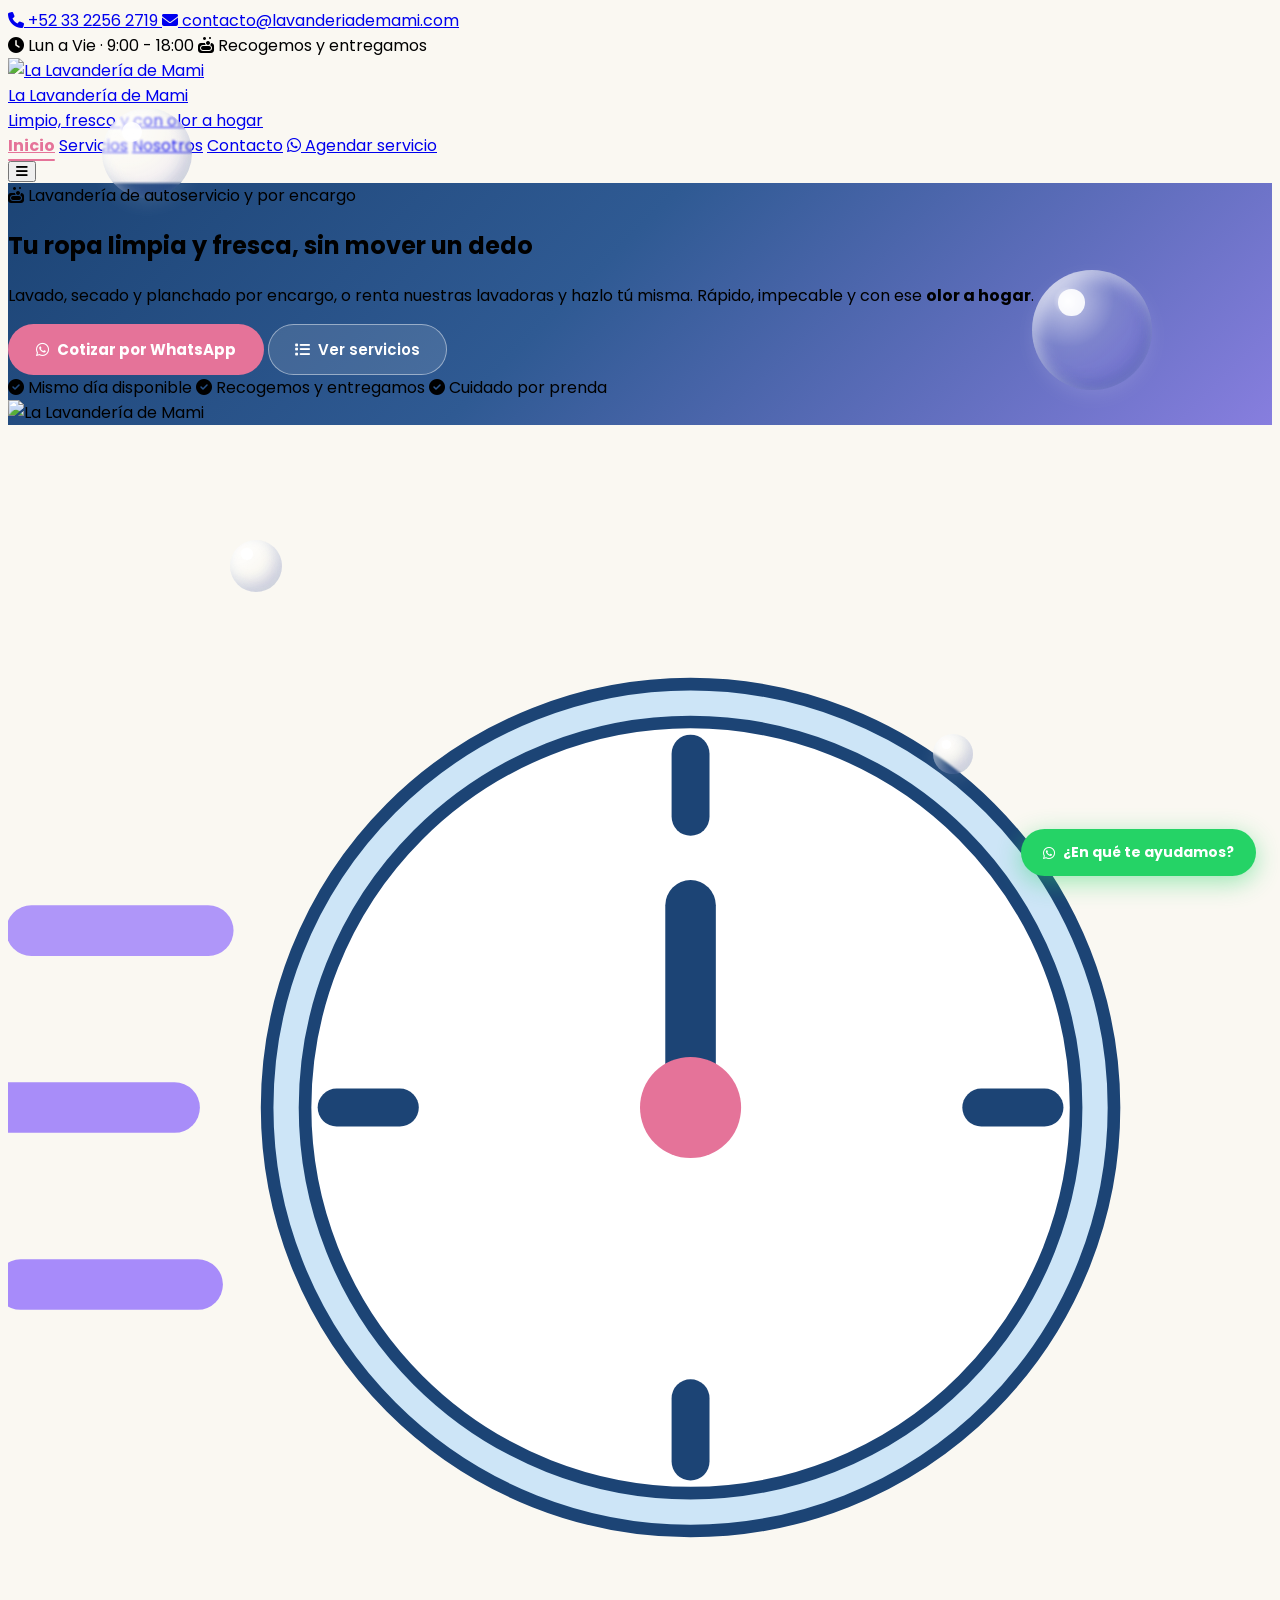
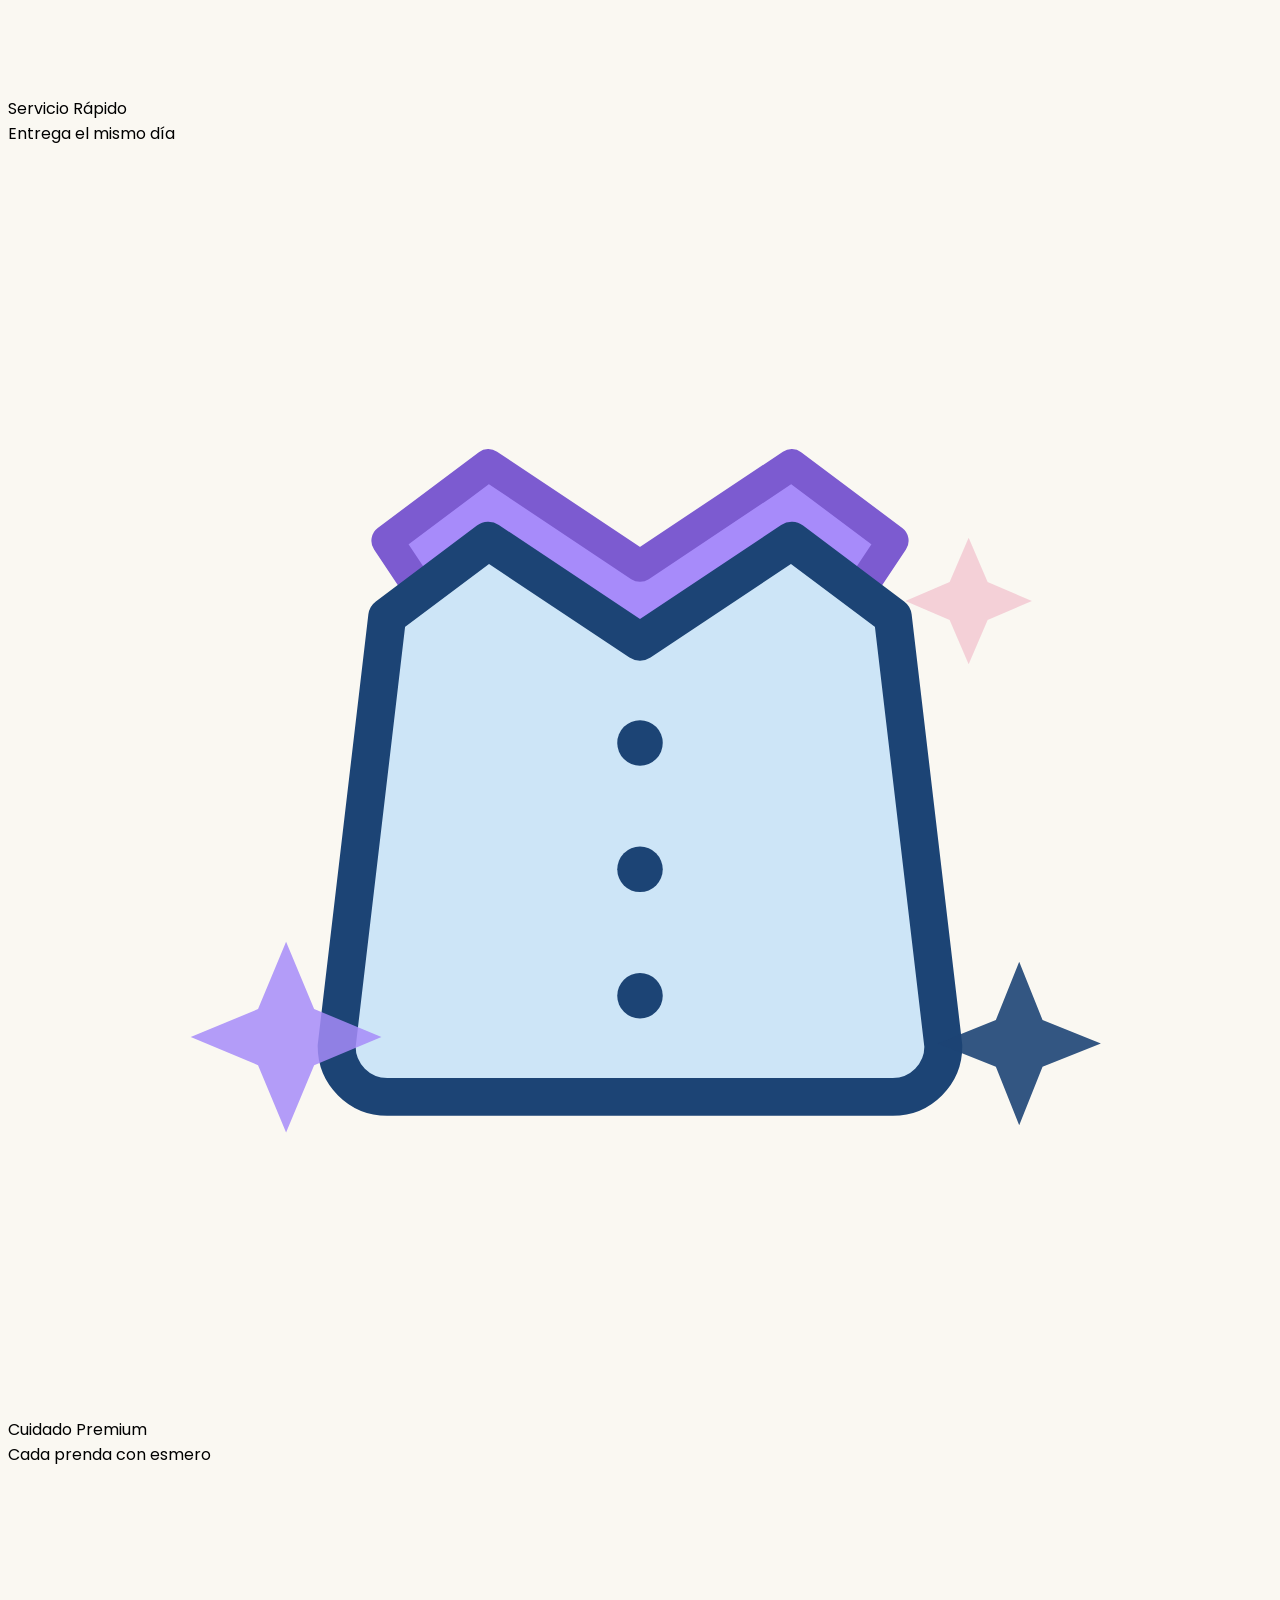
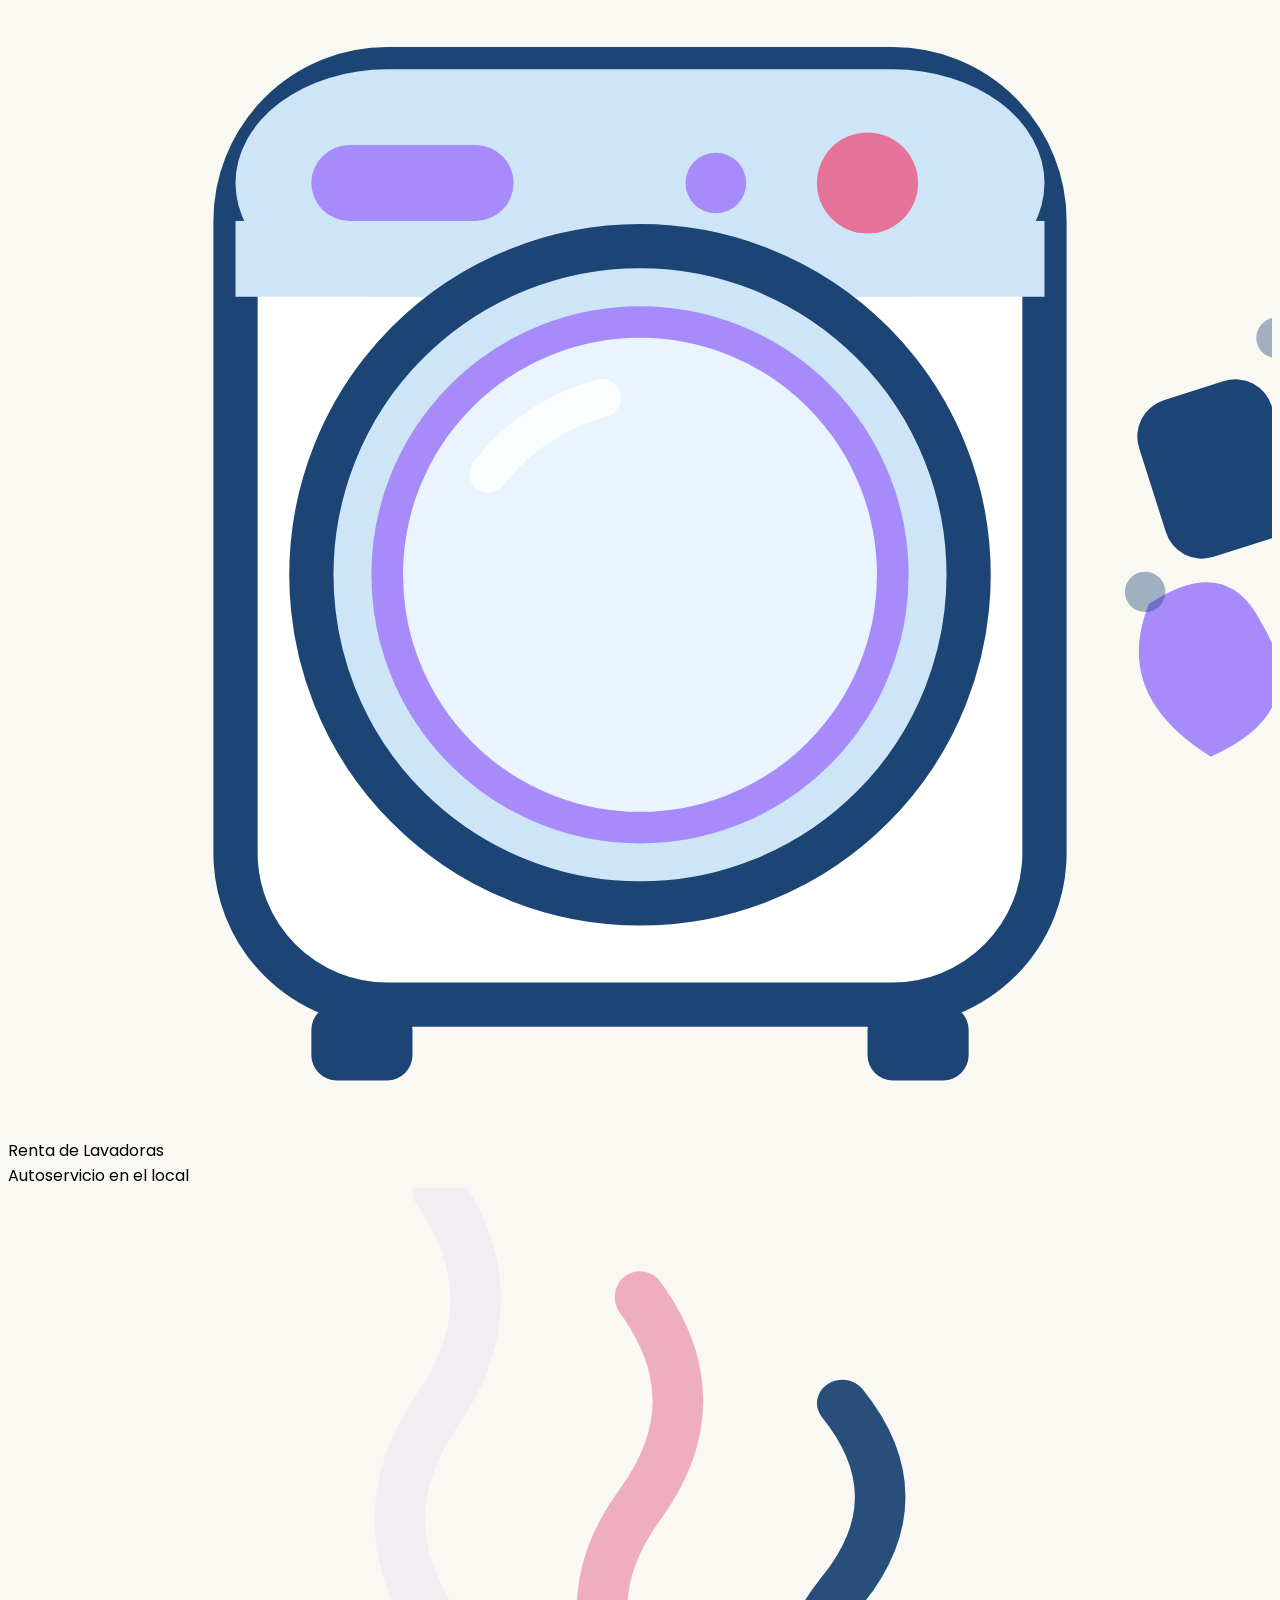
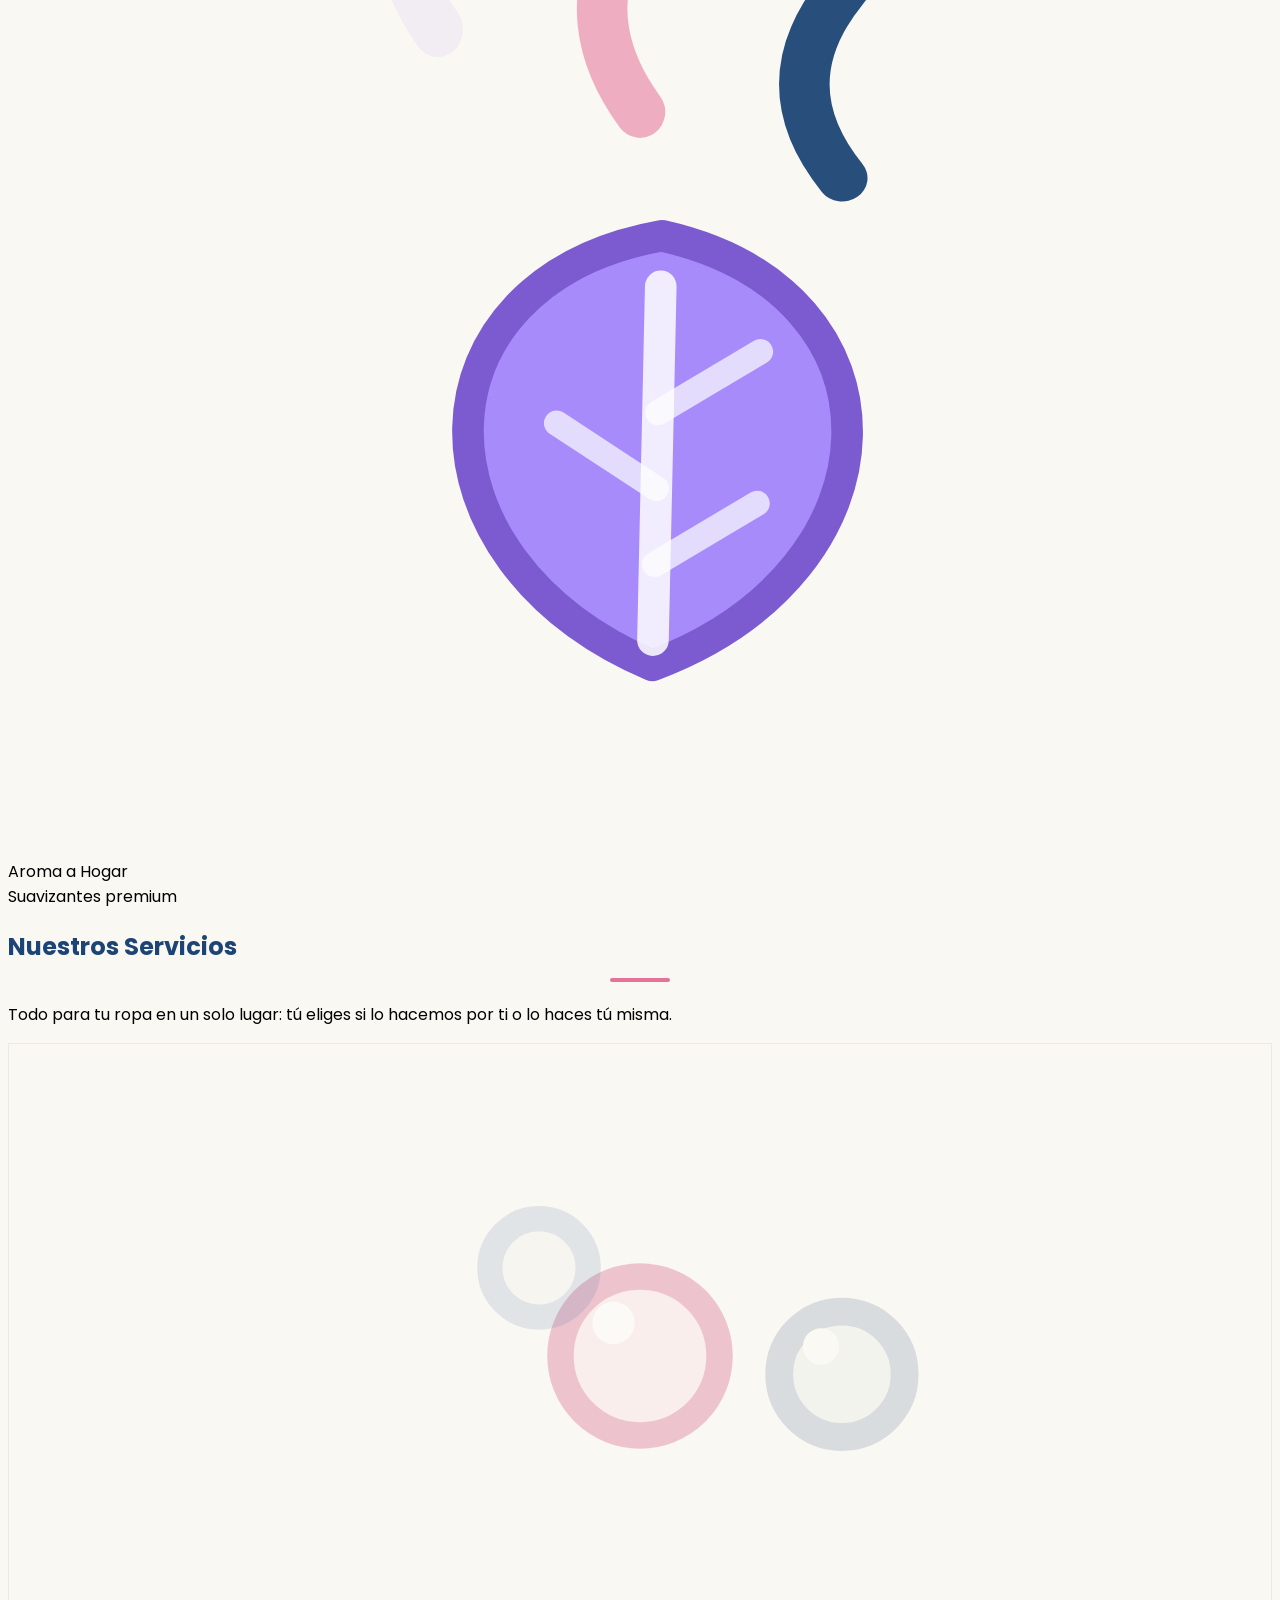
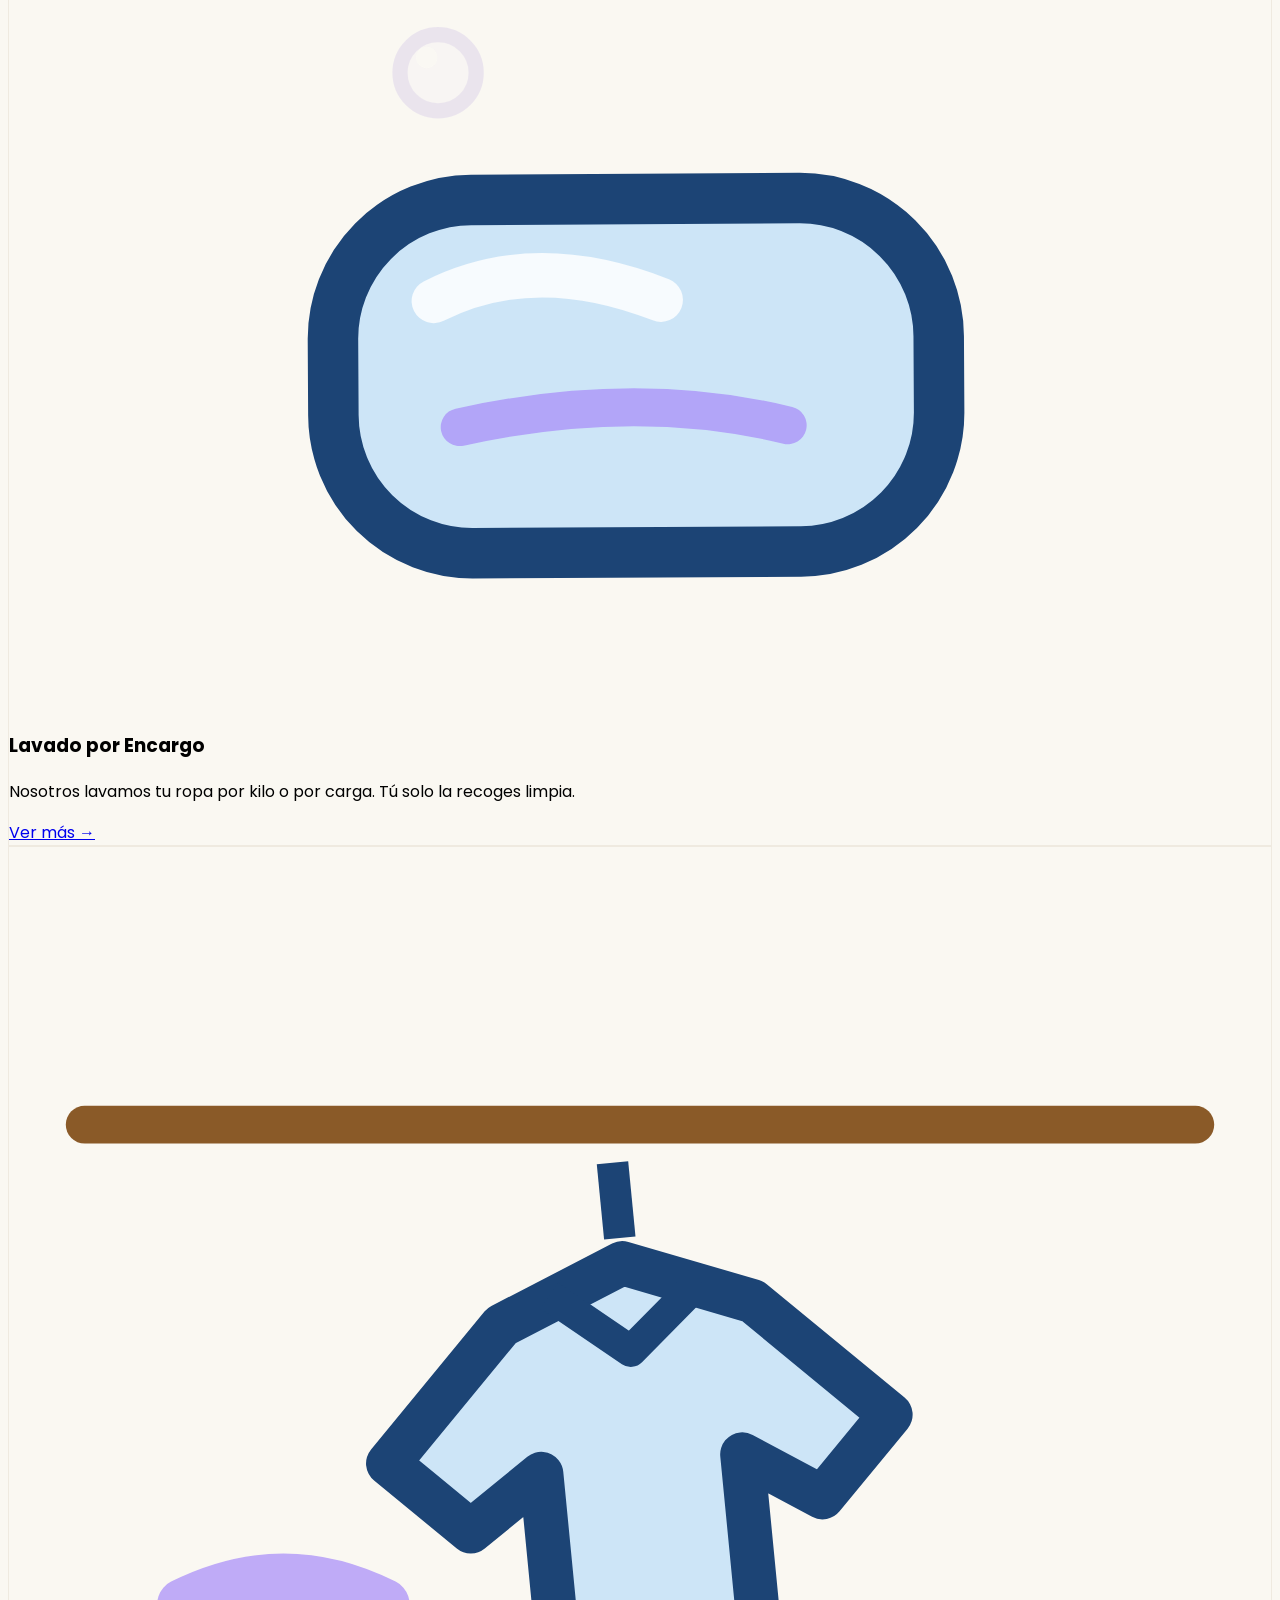
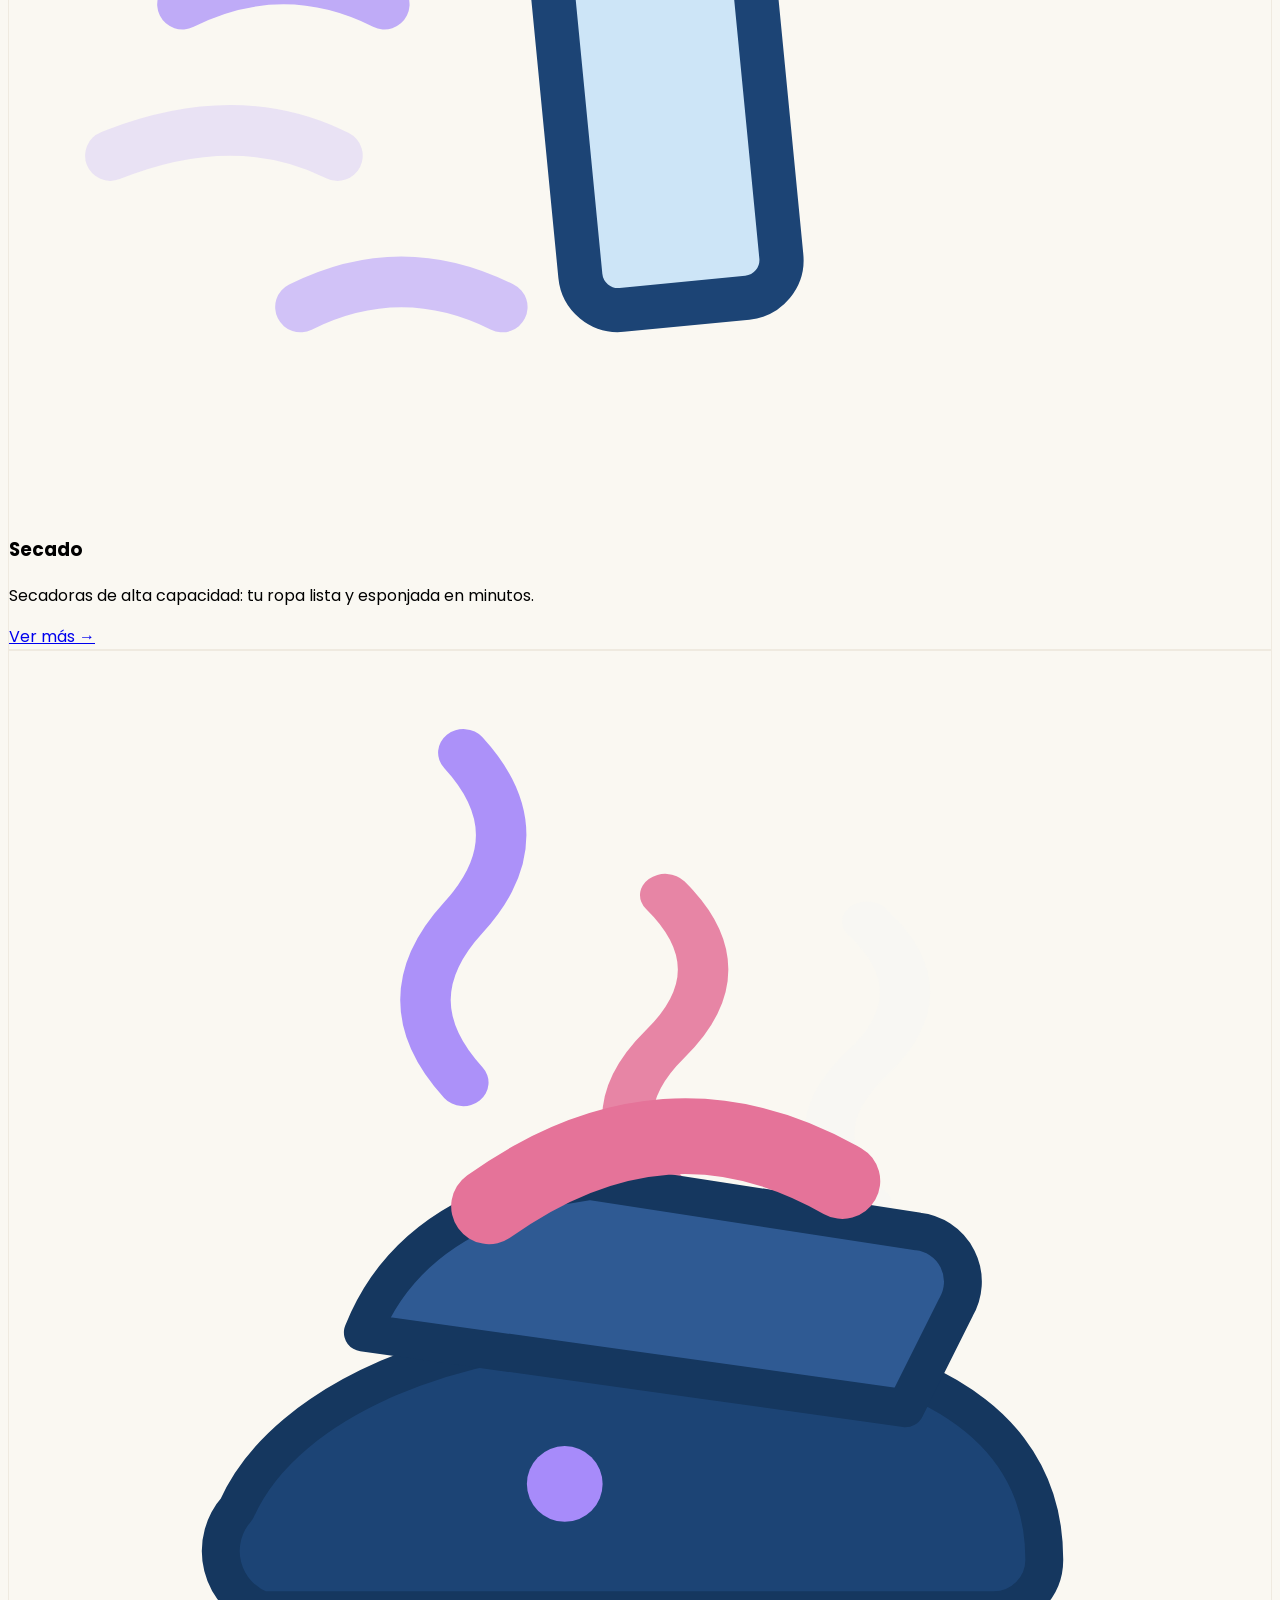
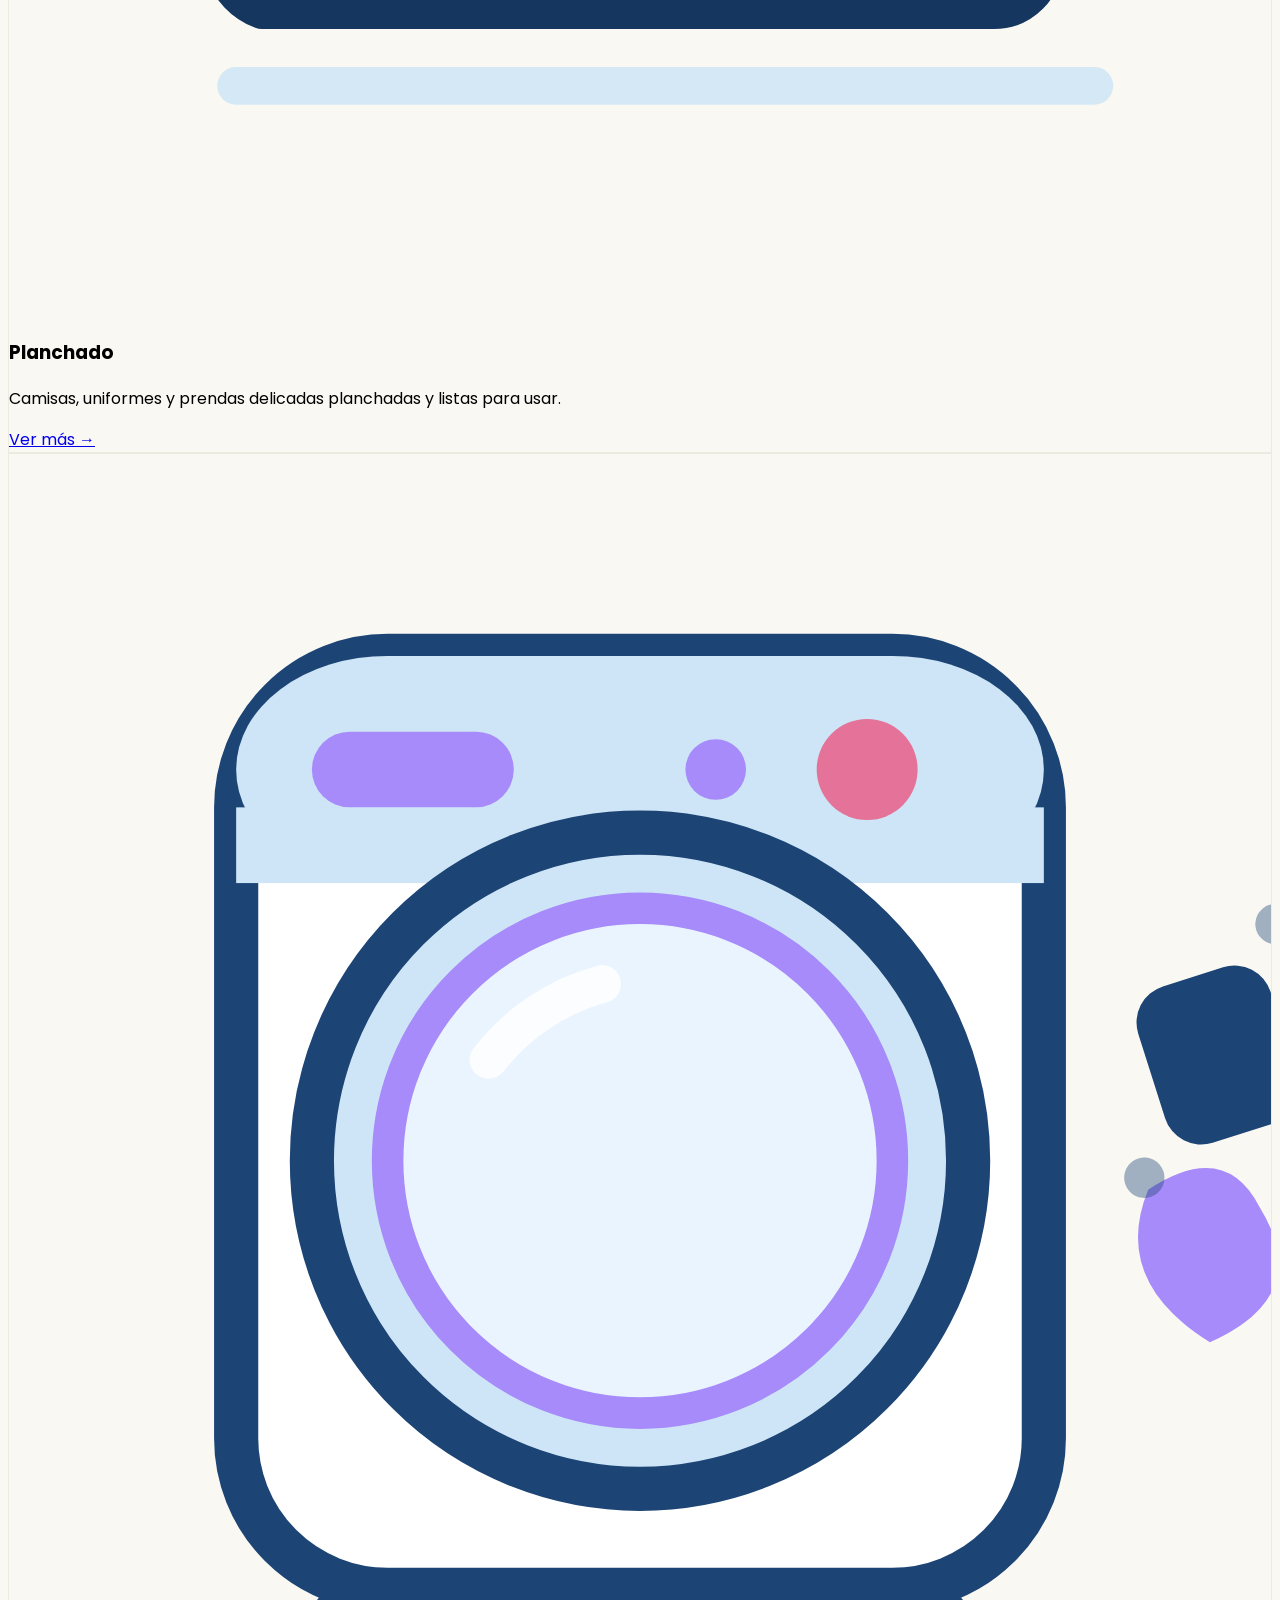
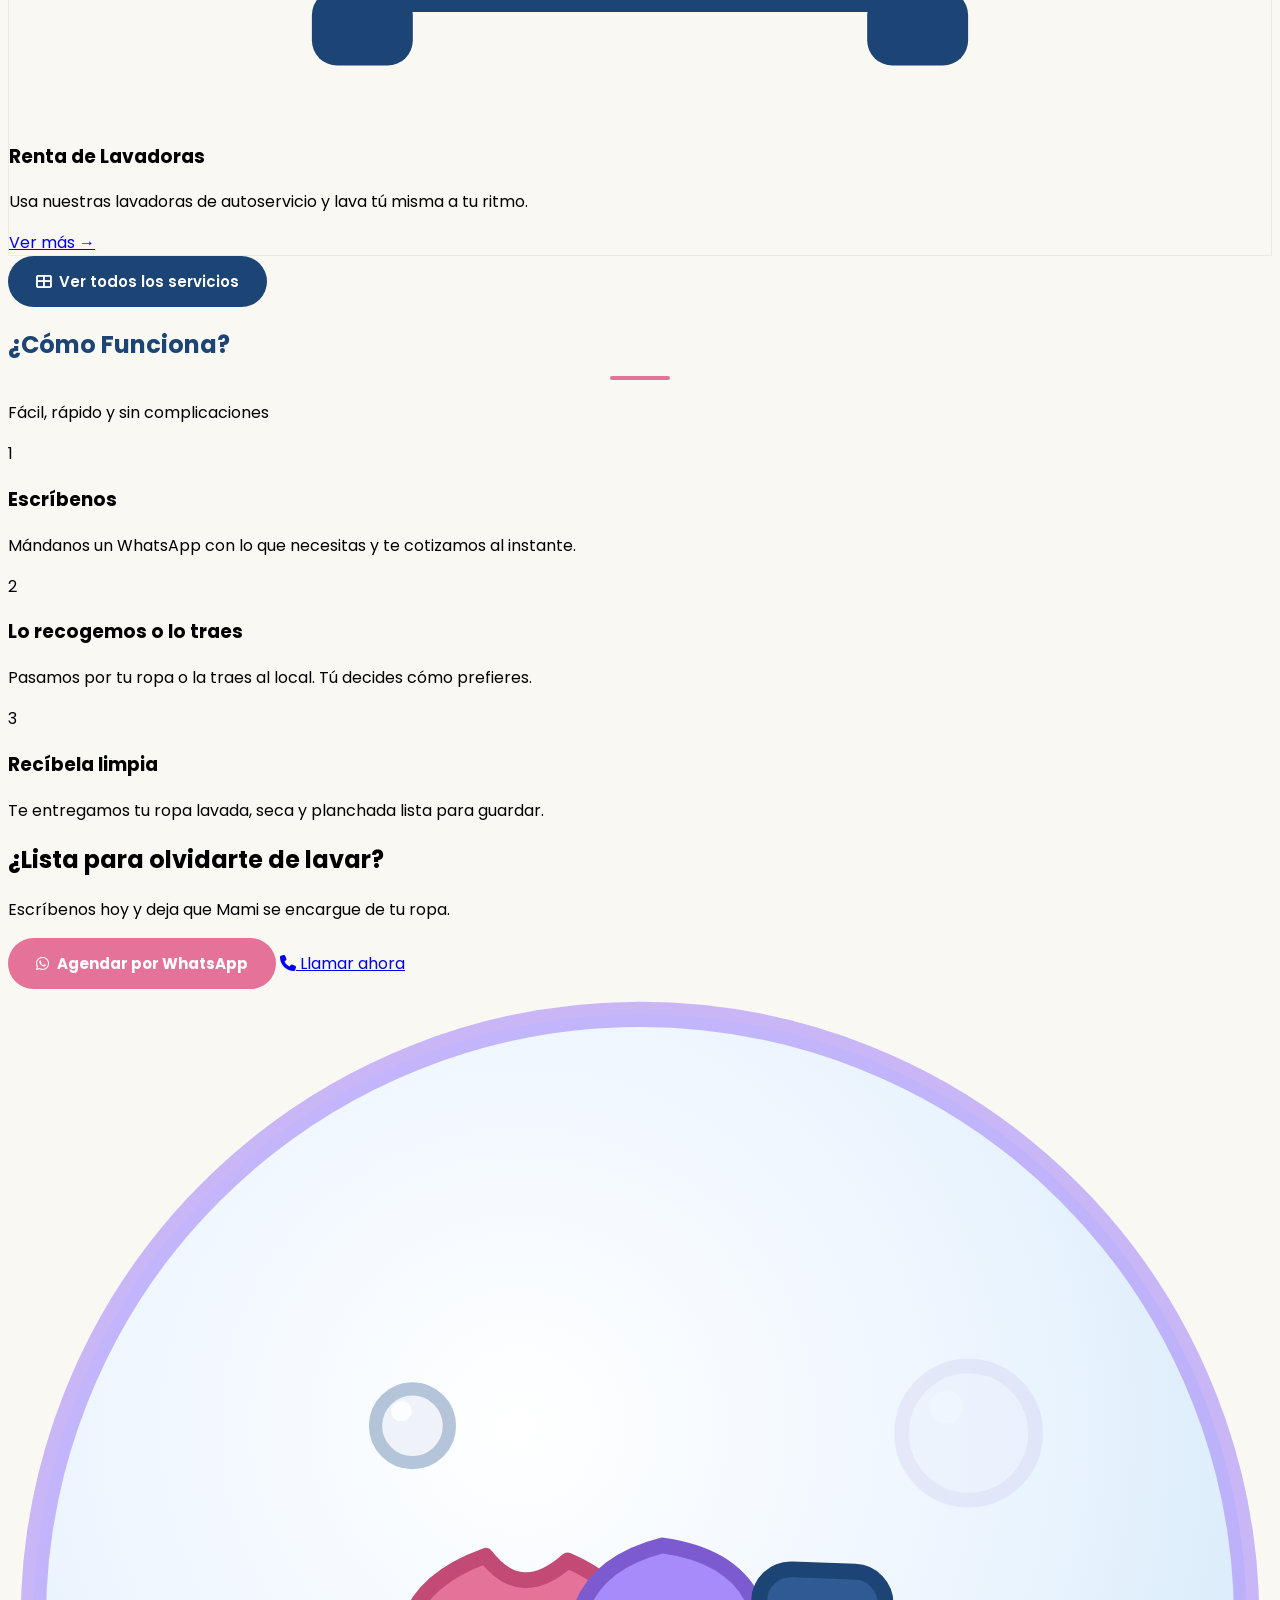
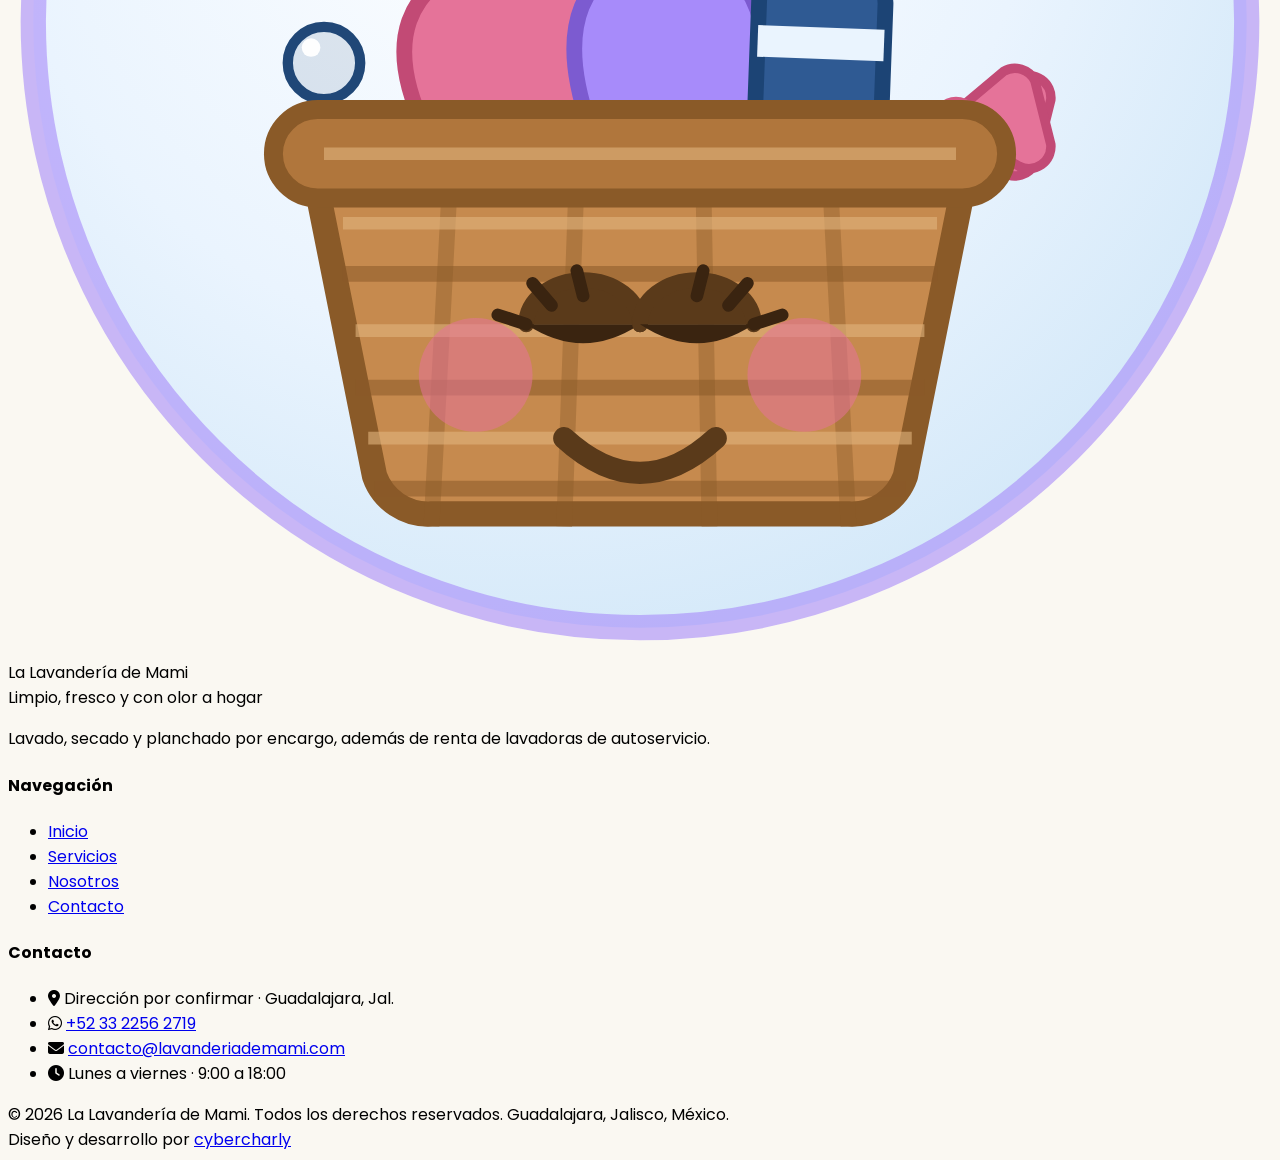
==== lavanderiademami.com/index.html @ 12da099d "primer push" ====
<!DOCTYPE html>
<html lang="es">
<head>
  <meta charset="UTF-8">
  <meta name="viewport" content="width=device-width, initial-scale=1.0">
  <title>La Lavandería de Mami | Lavado, Secado y Planchado en Guadalajara</title>
  <meta name="description" content="Lavandería de confianza: lavado, secado y planchado por encargo, además de renta de lavadoras de autoservicio. Servicio rápido, limpio y con olor a hogar.">

  <link href="https://fonts.googleapis.com/css2?family=Poppins:wght@400;500;600;700;800&display=swap" rel="stylesheet">
  <link rel="stylesheet" href="https://cdnjs.cloudflare.com/ajax/libs/font-awesome/6.5.0/css/all.min.css">
  <link rel="icon" href="img/logo.svg" type="image/svg+xml">
  <script src="https://cdn.tailwindcss.com"></script>
  <script>
    tailwind.config = {
      theme: { extend: {
        colors: {
          'brand-ivory':       '#FAF8F2',
          'brand-sky':         '#CDE5F7',
          'brand-sky-dark':    '#A9D3F2',
          'brand-blue':        '#1C4475',
          'brand-blue-soft':   '#2F5A93',
          'brand-pink':        '#E57399',
          'brand-pink-dark':   '#D45A84',
          'brand-lavender':    '#A78BFA',
          'brand-lavender-soft':'#EDE7FE',
        },
        fontFamily: { sans: ['Poppins','sans-serif'] }
      }}
    }
  </script>
  <link rel="stylesheet" href="assets/css/style.css">
</head>
<body class="bg-brand-ivory font-sans text-brand-blue">

  <!-- TOP BAR -->
  <div class="bg-brand-blue text-white text-xs sm:text-sm py-2 px-4">
    <div class="max-w-6xl mx-auto flex flex-wrap justify-between items-center gap-y-1">
      <div class="flex items-center gap-4 flex-wrap">
        <a href="tel:+523322562719" class="flex items-center gap-1 hover:text-brand-pink transition">
          <i class="fas fa-phone text-brand-lavender"></i> +52 33 2256 2719
        </a>
        <a href="mailto:contacto@lavanderiademami.com" class="hidden sm:flex items-center gap-1 hover:text-brand-pink transition">
          <i class="fas fa-envelope text-brand-lavender"></i> contacto@lavanderiademami.com
        </a>
      </div>
      <div class="flex items-center gap-3 flex-wrap">
        <span class="flex items-center gap-1"><i class="fas fa-clock text-brand-lavender"></i> Lun a Vie · 9:00 - 18:00</span>
        <span class="hidden md:flex items-center gap-1 text-brand-sky"><i class="fas fa-soap"></i> Recogemos y entregamos</span>
      </div>
    </div>
  </div>

  <!-- NAVBAR -->
  <nav class="bg-brand-ivory/95 backdrop-blur shadow-md sticky top-0 z-50">
    <div class="max-w-6xl mx-auto px-4 py-3 flex justify-between items-center">
      <a href="index.html" class="flex items-center gap-3">
        <img src="img/perfil_lavanderia.png" alt="La Lavandería de Mami" class="h-12 w-12 object-cover rounded-full logo-spin">
        <div class="hidden sm:block leading-tight">
          <div class="font-bold text-brand-blue text-base">La Lavandería de Mami</div>
          <div class="text-xs text-brand-blue-soft">Limpio, fresco y con olor a hogar</div>
        </div>
      </a>
      <div class="hidden md:flex items-center gap-6">
        <a href="index.html"     class="nav-link text-brand-blue hover:text-brand-pink font-medium transition-colors">Inicio</a>
        <a href="servicios.html" class="nav-link text-brand-blue hover:text-brand-pink font-medium transition-colors">Servicios</a>
        <a href="nosotros.html"  class="nav-link text-brand-blue hover:text-brand-pink font-medium transition-colors">Nosotros</a>
        <a href="contacto.html"  class="nav-link text-brand-blue hover:text-brand-pink font-medium transition-colors">Contacto</a>
        <a data-wa="Hola, los encontré en su sitio web y quisiera agendar un servicio de lavandería. ¿Me pueden ayudar?"
           class="bg-brand-pink hover:bg-brand-pink-dark text-white font-semibold px-5 py-2 rounded-full flex items-center gap-2 transition-colors text-sm">
          <i class="fab fa-whatsapp"></i> Agendar servicio
        </a>
      </div>
      <button id="menu-btn" class="md:hidden text-brand-blue p-2 text-2xl" aria-label="Abrir menú">
        <i class="fas fa-bars"></i>
      </button>
    </div>
    <div id="mobile-menu" class="md:hidden bg-brand-ivory border-t border-brand-sky">
      <div class="px-4 py-3 flex flex-col gap-1">
        <a href="index.html"     class="nav-link text-brand-blue font-medium py-3 border-b border-brand-sky hover:text-brand-pink">Inicio</a>
        <a href="servicios.html" class="nav-link text-brand-blue font-medium py-3 border-b border-brand-sky hover:text-brand-pink">Servicios</a>
        <a href="nosotros.html"  class="nav-link text-brand-blue font-medium py-3 border-b border-brand-sky hover:text-brand-pink">Nosotros</a>
        <a href="contacto.html"  class="nav-link text-brand-blue font-medium py-3 border-b border-brand-sky hover:text-brand-pink">Contacto</a>
        <a data-wa="Hola, los encontré en su sitio web y quisiera agendar un servicio de lavandería. ¿Me pueden ayudar?"
           class="mt-2 bg-brand-pink text-white font-semibold py-3 rounded-full text-center flex items-center justify-center gap-2">
          <i class="fab fa-whatsapp"></i> Agendar por WhatsApp
        </a>
      </div>
    </div>
  </nav>

  <!-- HERO -->
  <section class="hero-gradient text-white py-20 md:py-28 relative overflow-hidden">
    <span class="bubble" style="width:90px;height:90px;top:12%;left:8%;"></span>
    <span class="bubble" style="width:52px;height:52px;top:60%;left:18%;animation-delay:1.2s;"></span>
    <span class="bubble" style="width:120px;height:120px;top:30%;right:10%;animation-delay:.6s;"></span>
    <span class="bubble" style="width:40px;height:40px;bottom:14%;right:24%;animation-delay:2s;"></span>
    <div class="max-w-6xl mx-auto px-4 relative">
      <div class="grid md:grid-cols-2 gap-12 items-center">
        <div class="animate-fadeInUp">
          <span class="inline-flex items-center gap-2 bg-white/15 rounded-full px-4 py-2 text-sm font-medium mb-6">
            <i class="fas fa-soap text-brand-lavender"></i> Lavandería de autoservicio y por encargo
          </span>
          <h1 class="text-4xl md:text-5xl font-extrabold leading-tight mb-5">
            Tu ropa limpia y fresca,
            <span class="text-brand-pink"> sin mover un dedo</span>
          </h1>
          <p class="text-brand-sky text-lg mb-8 leading-relaxed">
            Lavado, secado y planchado por encargo, o renta nuestras lavadoras y
            hazlo tú misma. Rápido, impecable y con ese <strong class="text-white">olor a hogar</strong>.
          </p>
          <div class="flex flex-wrap gap-4 mb-8">
            <a data-wa="Hola, los encontré en su sitio web y quisiera cotizar un servicio de lavandería por encargo. ¿Me pueden ayudar?" class="btn-pink">
              <i class="fab fa-whatsapp"></i> Cotizar por WhatsApp
            </a>
            <a href="servicios.html" class="btn-outline">
              <i class="fas fa-list"></i> Ver servicios
            </a>
          </div>
          <div class="flex flex-wrap gap-5 text-sm text-brand-sky">
            <span class="flex items-center gap-2"><i class="fas fa-check-circle text-brand-pink"></i> Mismo día disponible</span>
            <span class="flex items-center gap-2"><i class="fas fa-check-circle text-brand-pink"></i> Recogemos y entregamos</span>
            <span class="flex items-center gap-2"><i class="fas fa-check-circle text-brand-pink"></i> Cuidado por prenda</span>
          </div>
        </div>
        <div class="flex justify-center animate-fadeInUp delay-200">
          <img src="img/index_banner.png" alt="La Lavandería de Mami" class="w-full max-w-2xl object-contain drop-shadow-2xl rounded-2xl">
        </div>
      </div>
    </div>
  </section>

  <!-- FEATURES STRIP -->
  <section class="bg-brand-sky py-10">
    <div class="max-w-5xl mx-auto px-4">
      <div class="grid grid-cols-2 md:grid-cols-4 gap-6 text-center">
        <div class="flex flex-col items-center gap-2">
          <div class="bg-white rounded-full w-14 h-14 flex items-center justify-center shadow p-2">
            <img src="img/fast.svg" alt="Servicio rápido" class="w-9 h-9">
          </div>
          <div class="font-bold text-brand-blue text-sm">Servicio Rápido</div>
          <div class="text-xs text-brand-blue-soft">Entrega el mismo día</div>
        </div>
        <div class="flex flex-col items-center gap-2">
          <div class="bg-white rounded-full w-14 h-14 flex items-center justify-center shadow p-2">
            <img src="img/care.svg" alt="Cuidado premium" class="w-9 h-9">
          </div>
          <div class="font-bold text-brand-blue text-sm">Cuidado Premium</div>
          <div class="text-xs text-brand-blue-soft">Cada prenda con esmero</div>
        </div>
        <div class="flex flex-col items-center gap-2">
          <div class="bg-white rounded-full w-14 h-14 flex items-center justify-center shadow p-2">
            <img src="img/washer.svg" alt="Lavadora" class="w-9 h-9">
          </div>
          <div class="font-bold text-brand-blue text-sm">Renta de Lavadoras</div>
          <div class="text-xs text-brand-blue-soft">Autoservicio en el local</div>
        </div>
        <div class="flex flex-col items-center gap-2">
          <div class="bg-white rounded-full w-14 h-14 flex items-center justify-center shadow p-2">
            <img src="img/aroma.svg" alt="Aroma a hogar" class="w-9 h-9">
          </div>
          <div class="font-bold text-brand-blue text-sm">Aroma a Hogar</div>
          <div class="text-xs text-brand-blue-soft">Suavizantes premium</div>
        </div>
      </div>
    </div>
  </section>

  <!-- SERVICES OVERVIEW -->
  <section class="py-20 bg-brand-ivory">
    <div class="max-w-6xl mx-auto px-4">
      <div class="text-center mb-12 reveal">
        <h2 class="text-3xl md:text-4xl font-bold section-title">Nuestros Servicios</h2>
        <p class="text-brand-blue-soft mt-6 max-w-xl mx-auto">Todo para tu ropa en un solo lugar: tú eliges si lo hacemos por ti o lo haces tú misma.</p>
      </div>
      <div class="grid sm:grid-cols-2 lg:grid-cols-4 gap-6">
        <div class="service-card bg-white rounded-2xl p-6 shadow text-center reveal">
          <div class="w-14 h-14 bg-brand-sky rounded-2xl flex items-center justify-center mx-auto mb-4 p-2">
            <img src="img/soap.svg" alt="Lavado" class="w-9 h-9">
          </div>
          <h3 class="font-bold text-brand-blue mb-2">Lavado por Encargo</h3>
          <p class="text-brand-blue-soft text-sm">Nosotros lavamos tu ropa por kilo o por carga. Tú solo la recoges limpia.</p>
          <a href="servicios.html#lavado" class="mt-4 inline-block text-brand-pink font-semibold text-sm hover:underline">Ver más →</a>
        </div>
        <div class="service-card bg-white rounded-2xl p-6 shadow text-center reveal delay-100">
          <div class="w-14 h-14 bg-brand-lavender-soft rounded-2xl flex items-center justify-center mx-auto mb-4 p-2">
            <img src="img/dry.svg" alt="Secado" class="w-9 h-9">
          </div>
          <h3 class="font-bold text-brand-blue mb-2">Secado</h3>
          <p class="text-brand-blue-soft text-sm">Secadoras de alta capacidad: tu ropa lista y esponjada en minutos.</p>
          <a href="servicios.html#secado" class="mt-4 inline-block text-brand-pink font-semibold text-sm hover:underline">Ver más →</a>
        </div>
        <div class="service-card bg-white rounded-2xl p-6 shadow text-center reveal delay-200">
          <div class="w-14 h-14 bg-brand-sky rounded-2xl flex items-center justify-center mx-auto mb-4 p-2">
            <img src="img/iron.svg" alt="Planchado" class="w-9 h-9">
          </div>
          <h3 class="font-bold text-brand-blue mb-2">Planchado</h3>
          <p class="text-brand-blue-soft text-sm">Camisas, uniformes y prendas delicadas planchadas y listas para usar.</p>
          <a href="servicios.html#planchado" class="mt-4 inline-block text-brand-pink font-semibold text-sm hover:underline">Ver más →</a>
        </div>
        <div class="service-card bg-white rounded-2xl p-6 shadow text-center reveal delay-300">
          <div class="w-14 h-14 bg-brand-lavender-soft rounded-2xl flex items-center justify-center mx-auto mb-4 p-2">
            <img src="img/washer.svg" alt="Lavadora" class="w-9 h-9">
          </div>
          <h3 class="font-bold text-brand-blue mb-2">Renta de Lavadoras</h3>
          <p class="text-brand-blue-soft text-sm">Usa nuestras lavadoras de autoservicio y lava tú misma a tu ritmo.</p>
          <a href="servicios.html#renta" class="mt-4 inline-block text-brand-pink font-semibold text-sm hover:underline">Ver más →</a>
        </div>
      </div>
      <div class="text-center mt-10">
        <a href="servicios.html" class="btn-blue"><i class="fas fa-th-large"></i> Ver todos los servicios</a>
      </div>
    </div>
  </section>

  <!-- HOW IT WORKS -->
  <section class="py-20 bg-brand-sky">
    <div class="max-w-4xl mx-auto px-4">
      <div class="text-center mb-12 reveal">
        <h2 class="text-3xl font-bold section-title">¿Cómo Funciona?</h2>
        <p class="text-brand-blue-soft mt-6">Fácil, rápido y sin complicaciones</p>
      </div>
      <div class="grid md:grid-cols-3 gap-8 text-center">
        <div class="reveal">
          <div class="w-16 h-16 bg-brand-pink text-white rounded-full flex items-center justify-center text-2xl font-extrabold mx-auto mb-4">1</div>
          <h3 class="font-bold mb-2 text-brand-blue">Escríbenos</h3>
          <p class="text-brand-blue-soft text-sm">Mándanos un WhatsApp con lo que necesitas y te cotizamos al instante.</p>
        </div>
        <div class="reveal delay-100">
          <div class="w-16 h-16 bg-brand-pink text-white rounded-full flex items-center justify-center text-2xl font-extrabold mx-auto mb-4">2</div>
          <h3 class="font-bold mb-2 text-brand-blue">Lo recogemos o lo traes</h3>
          <p class="text-brand-blue-soft text-sm">Pasamos por tu ropa o la traes al local. Tú decides cómo prefieres.</p>
        </div>
        <div class="reveal delay-200">
          <div class="w-16 h-16 bg-brand-pink text-white rounded-full flex items-center justify-center text-2xl font-extrabold mx-auto mb-4">3</div>
          <h3 class="font-bold mb-2 text-brand-blue">Recíbela limpia</h3>
          <p class="text-brand-blue-soft text-sm">Te entregamos tu ropa lavada, seca y planchada lista para guardar.</p>
        </div>
      </div>
    </div>
  </section>

  <!-- CTA FINAL -->
  <section class="py-16 bg-brand-blue text-white text-center">
    <div class="max-w-3xl mx-auto px-4">
      <h2 class="text-3xl md:text-4xl font-bold mb-4">¿Lista para olvidarte de lavar?</h2>
      <p class="text-brand-sky mb-8 text-lg">Escríbenos hoy y deja que Mami se encargue de tu ropa.</p>
      <div class="flex flex-wrap justify-center gap-4">
        <a data-wa="Hola, los encontré en su sitio web y quisiera agendar un servicio de lavandería. ¿Me pueden ayudar?" class="btn-pink text-base">
          <i class="fab fa-whatsapp text-lg"></i> Agendar por WhatsApp
        </a>
        <a href="tel:+523322562719" class="border-2 border-white text-white font-semibold px-7 py-3 rounded-full flex items-center gap-2 hover:bg-white hover:text-brand-blue transition text-base">
          <i class="fas fa-phone"></i> Llamar ahora
        </a>
      </div>
    </div>
  </section>

  <!-- FOOTER -->
  <footer class="bg-brand-blue text-brand-sky py-12">
    <div class="max-w-6xl mx-auto px-4">
      <div class="grid md:grid-cols-3 gap-8 mb-8">
        <div>
          <div class="flex items-center gap-3 mb-4">
            <img src="img/logo.svg" alt="Logo" class="h-12 w-12 object-contain">
            <div>
              <div class="text-white font-bold">La Lavandería de Mami</div>
              <div class="text-xs text-brand-sky-dark">Limpio, fresco y con olor a hogar</div>
            </div>
          </div>
          <p class="text-sm text-brand-sky/80">Lavado, secado y planchado por encargo, además de renta de lavadoras de autoservicio.</p>
        </div>
        <div>
          <h4 class="text-white font-semibold mb-4">Navegación</h4>
          <ul class="space-y-2 text-sm">
            <li><a href="index.html"     class="hover:text-brand-pink transition">Inicio</a></li>
            <li><a href="servicios.html" class="hover:text-brand-pink transition">Servicios</a></li>
            <li><a href="nosotros.html"  class="hover:text-brand-pink transition">Nosotros</a></li>
            <li><a href="contacto.html"  class="hover:text-brand-pink transition">Contacto</a></li>
          </ul>
        </div>
        <div>
          <h4 class="text-white font-semibold mb-4">Contacto</h4>
          <ul class="space-y-3 text-sm">
            <li class="flex items-start gap-2">
              <i class="fas fa-map-marker-alt text-brand-lavender mt-1 shrink-0"></i>
              <span>Dirección por confirmar · Guadalajara, Jal.</span>
            </li>
            <li class="flex items-center gap-2">
              <i class="fab fa-whatsapp text-brand-pink"></i>
              <a data-wa="" class="hover:text-brand-pink transition">+52 33 2256 2719</a>
            </li>
            <li class="flex items-center gap-2">
              <i class="fas fa-envelope text-brand-lavender"></i>
              <a href="mailto:contacto@lavanderiademami.com" class="hover:text-brand-pink transition break-all">contacto@lavanderiademami.com</a>
            </li>
            <li class="flex items-center gap-2">
              <i class="fas fa-clock text-brand-lavender"></i>
              <span>Lunes a viernes · 9:00 a 18:00</span>
            </li>
          </ul>
        </div>
      </div>
      <div class="border-t border-brand-blue-soft pt-6 text-center text-sm text-brand-sky/70">
        © <span data-year>2026</span> La Lavandería de Mami. Todos los derechos reservados. Guadalajara, Jalisco, México.
        <div class="mt-1 text-xs text-brand-sky/50">Diseño y desarrollo por <a href="https://www.linkedin.com/in/jcprzhdz/" target="_blank" rel="noopener" class="hover:text-brand-pink transition">cybercharly</a></div>
      </div>
    </div>
  </footer>

  <!-- WhatsApp Floating -->
  <a data-wa="Hola, los encontré en su sitio web y quisiera información sobre sus servicios de lavandería." class="whatsapp-float">
    <i class="fab fa-whatsapp text-xl"></i>
    <span class="hidden sm:inline">¿En qué te ayudamos?</span>
  </a>

  <script src="assets/js/main.js"></script>
</body>
</html>
---- lavanderiademami.com/assets/css/style.css ----
/* ================================================
   LA LAVANDERÍA DE MAMI - Estilos Globales
   ================================================ */

:root {
  --color-ivory:    #FAF8F2; /* Fondo principal (warm ivory) */
  --color-sky:      #CDE5F7; /* Bloques / secciones (soft sky blue) */
  --color-sky-dark: #A9D3F2;
  --color-blue:     #1C4475; /* Títulos y texto base (deep trust blue) */
  --color-blue-soft:#2F5A93;
  --color-pink:     #E57399; /* Botones / destacados (mami pink) */
  --color-pink-dark:#D45A84;
  --color-lavender: #A78BFA; /* Iconos y acentos (clean lavender) */
  --color-lavender-soft:#EDE7FE;
}

html { scroll-behavior: smooth; }

body {
  font-family: 'Poppins', sans-serif;
  background: var(--color-ivory);
}

/* ---- Navbar ---- */
.nav-link.active {
  color: var(--color-pink);
  font-weight: 700;
}
.nav-link.active::after { width: 100%; }

.nav-link {
  position: relative;
}
.nav-link::after {
  content: '';
  position: absolute;
  left: 0;
  bottom: -4px;
  height: 2px;
  width: 0;
  background: var(--color-pink);
  border-radius: 2px;
  transition: width 0.25s ease;
}
.nav-link:hover::after { width: 100%; }

/* ---- Mobile menu ---- */
#mobile-menu {
  max-height: 0;
  opacity: 0;
  overflow: hidden;
  transition: max-height 0.35s ease, opacity 0.35s ease;
}
#mobile-menu.open {
  max-height: 520px;
  opacity: 1;
}

/* ---- Hero ---- */
.hero-gradient {
  background: linear-gradient(135deg, #1C4475 0%, #2F5A93 45%, #A78BFA 120%);
}

/* 3D floating soap bubbles decoration (hero / blue zones) */
.bubble {
  position: absolute;
  border-radius: 50%;
  /* glossy 3D sphere: bright highlight top-left, soapy sheen, soft edge */
  background:
    radial-gradient(circle at 30% 26%, rgba(255,255,255,0.95) 0%, rgba(255,255,255,0.45) 12%, rgba(255,255,255,0.12) 38%, rgba(167,139,250,0.10) 70%, rgba(205,229,247,0.04) 100%);
  box-shadow:
    inset -6px -8px 14px rgba(28,68,117,0.18),
    inset 6px 8px 16px rgba(255,255,255,0.55),
    0 6px 18px rgba(255,255,255,0.10);
  backdrop-filter: blur(1px);
  animation: floatBubble 7s ease-in-out infinite;
  will-change: transform, opacity;
}
/* tiny specular dot to sell the 3D look */
.bubble::after {
  content: '';
  position: absolute;
  top: 16%;
  left: 22%;
  width: 22%;
  height: 22%;
  border-radius: 50%;
  background: rgba(255,255,255,0.9);
  filter: blur(0.5px);
}
@keyframes floatBubble {
  0%   { transform: translate(0, 0) scale(1) rotate(0deg);          opacity: 0.55; }
  25%  { transform: translate(10px, -22px) scale(1.06) rotate(4deg); opacity: 0.85; }
  50%  { transform: translate(-6px, -44px) scale(0.94) rotate(-3deg); opacity: 0.9; }
  75%  { transform: translate(-12px, -22px) scale(1.04) rotate(3deg); opacity: 0.8; }
  100% { transform: translate(0, 0) scale(1) rotate(0deg);          opacity: 0.55; }
}

/* ---- Buttons ---- */
.btn-pink {
  background: var(--color-pink);
  color: #fff;
  font-weight: 700;
  padding: 14px 28px;
  border-radius: 50px;
  display: inline-flex;
  align-items: center;
  gap: 8px;
  text-decoration: none;
  font-size: 15px;
  transition: all 0.2s;
}
.btn-pink:hover {
  background: var(--color-pink-dark);
  transform: translateY(-2px);
  box-shadow: 0 8px 22px rgba(229, 115, 153, 0.45);
}

.btn-blue {
  background: var(--color-blue);
  color: #fff;
  font-weight: 600;
  padding: 14px 28px;
  border-radius: 50px;
  display: inline-flex;
  align-items: center;
  gap: 8px;
  text-decoration: none;
  font-size: 15px;
  transition: all 0.2s;
}
.btn-blue:hover {
  background: var(--color-blue-soft);
  transform: translateY(-2px);
  box-shadow: 0 8px 22px rgba(28, 68, 117, 0.35);
}

.btn-outline {
  background: rgba(255,255,255,0.12);
  border: 1px solid rgba(255,255,255,0.45);
  color: #fff;
  font-weight: 600;
  padding: 13px 26px;
  border-radius: 50px;
  display: inline-flex;
  align-items: center;
  gap: 8px;
  text-decoration: none;
  font-size: 15px;
  transition: all 0.2s;
}
.btn-outline:hover { background: rgba(255,255,255,0.24); }

/* ---- Service cards ---- */
.service-card {
  transition: transform 0.25s, box-shadow 0.25s;
  border: 1px solid #EFEAE0;
}
.service-card:hover {
  transform: translateY(-6px);
  box-shadow: 0 16px 38px rgba(28, 68, 117, 0.14);
}

/* ---- Section title accent ---- */
.section-title { color: var(--color-blue); }
.section-title::after {
  content: '';
  display: block;
  width: 60px;
  height: 4px;
  background: var(--color-pink);
  border-radius: 2px;
  margin: 14px auto 0;
}
.section-title.left::after { margin: 14px 0 0; }

/* ---- WhatsApp floating button ---- */
.whatsapp-float {
  position: fixed;
  bottom: 24px;
  right: 24px;
  z-index: 999;
  background: #25D366;
  color: #fff;
  border-radius: 50px;
  padding: 13px 22px;
  display: flex;
  align-items: center;
  gap: 8px;
  font-weight: 700;
  font-size: 14px;
  text-decoration: none;
  box-shadow: 0 6px 24px rgba(37, 211, 102, 0.45);
  transition: transform 0.2s, box-shadow 0.2s;
  cursor: pointer;
}
.whatsapp-float:hover {
  transform: translateY(-3px);
  box-shadow: 0 10px 30px rgba(37, 211, 102, 0.55);
}

/* ---- Logo spin-on-hover (gentle) ---- */
.logo-spin { transition: transform 0.6s ease; }
a:hover > .logo-spin { transform: rotate(-6deg) scale(1.05); }

/* ---- Animations ---- */
@keyframes fadeInUp {
  from { opacity: 0; transform: translateY(24px); }
  to   { opacity: 1; transform: translateY(0); }
}
.animate-fadeInUp { animation: fadeInUp 0.7s ease both; }
.delay-100 { animation-delay: 0.1s; }
.delay-200 { animation-delay: 0.2s; }
.delay-300 { animation-delay: 0.3s; }

/* Reveal-on-scroll helper (JS toggles .visible) */
.reveal {
  opacity: 0;
  transform: translateY(28px);
  transition: opacity 0.6s ease, transform 0.6s ease;
}
.reveal.visible {
  opacity: 1;
  transform: translateY(0);
}

/* Respect reduced-motion users */
@media (prefers-reduced-motion: reduce) {
  .animate-fadeInUp, .bubble { animation: none; }
  .reveal { opacity: 1; transform: none; transition: none; }
}
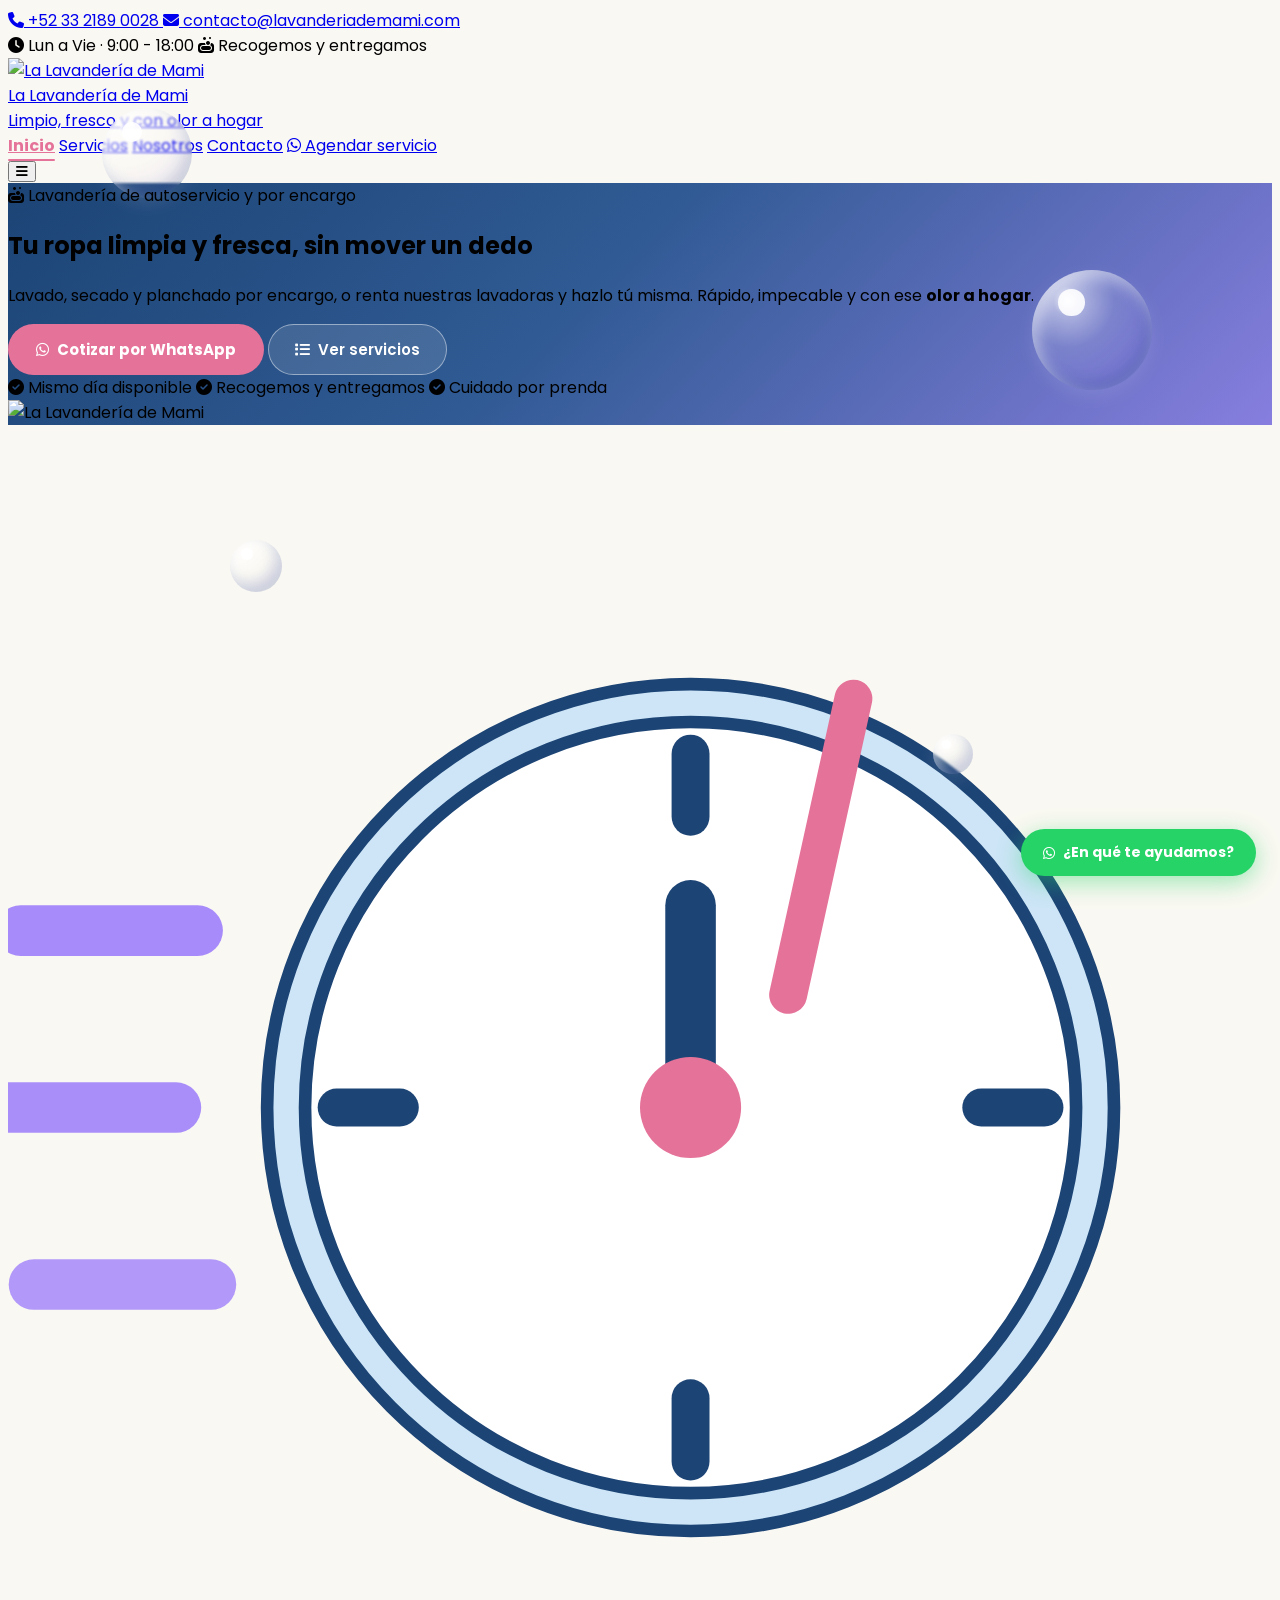
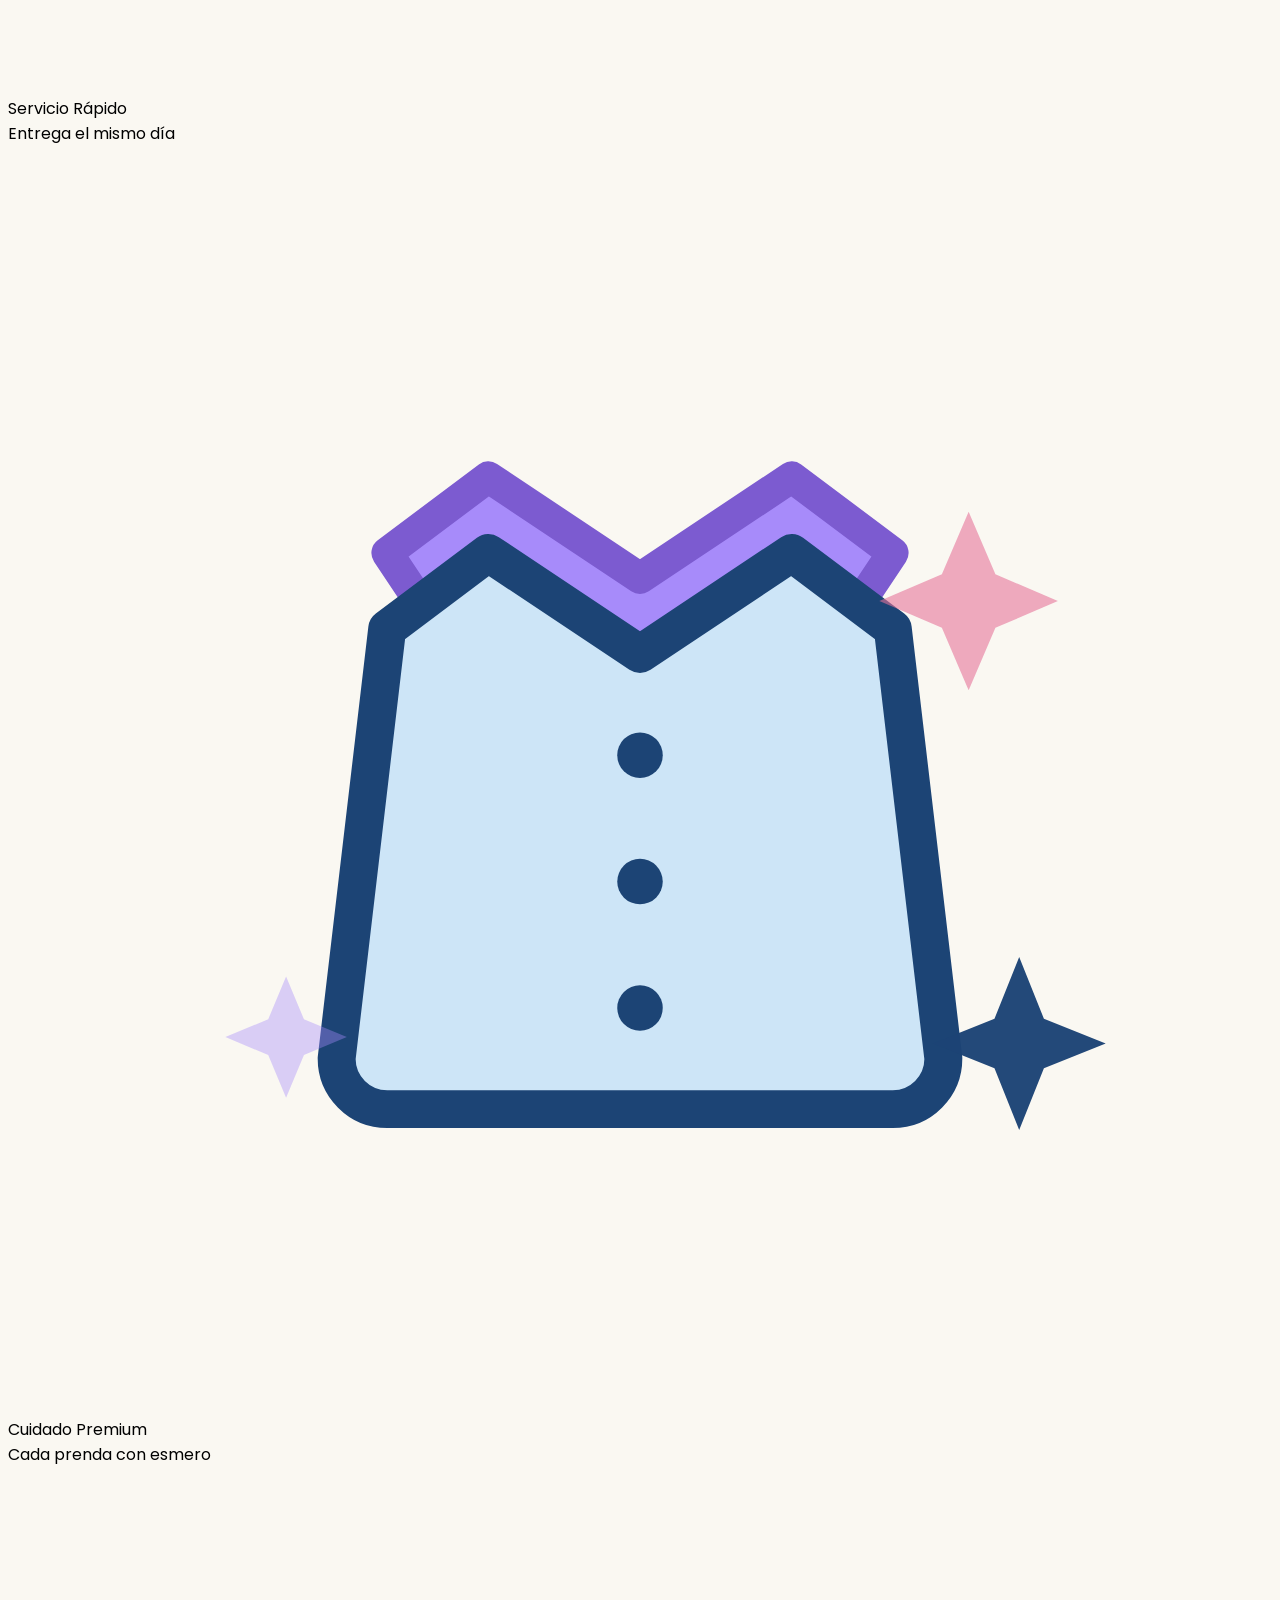
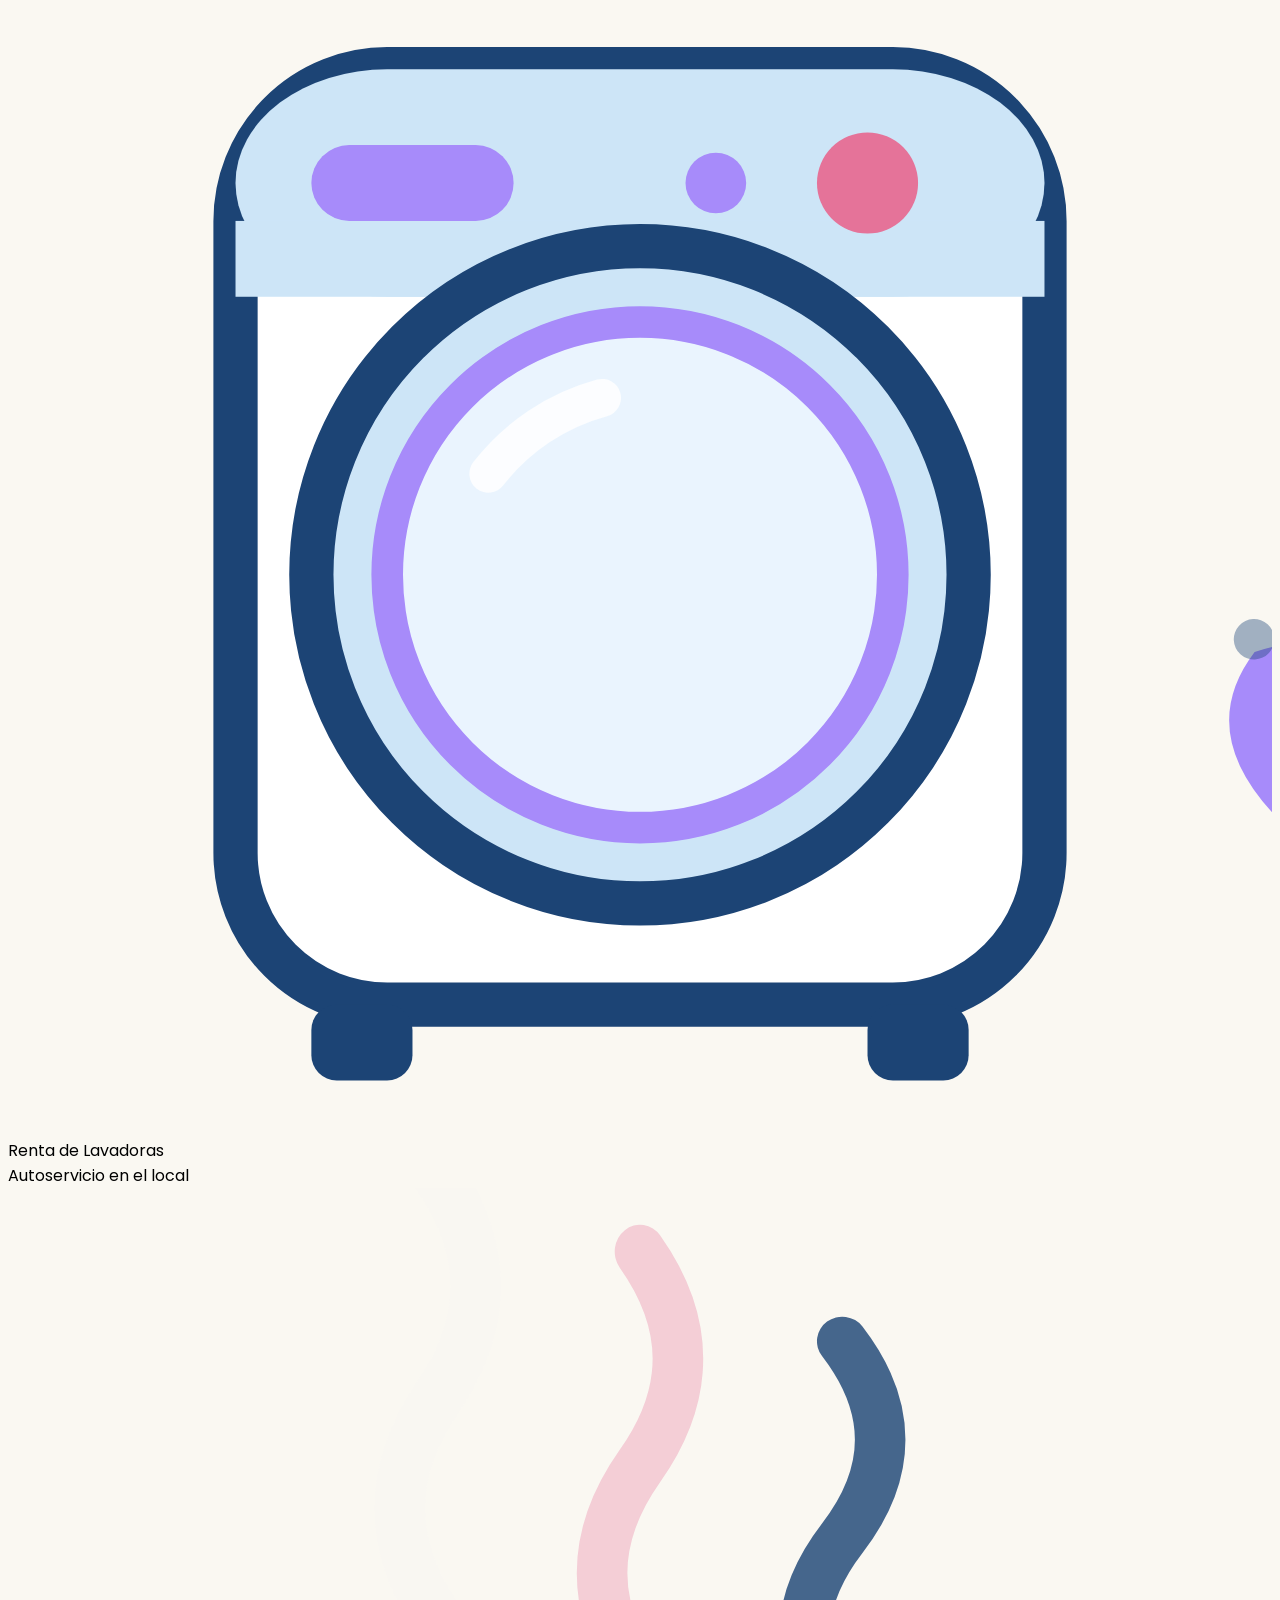
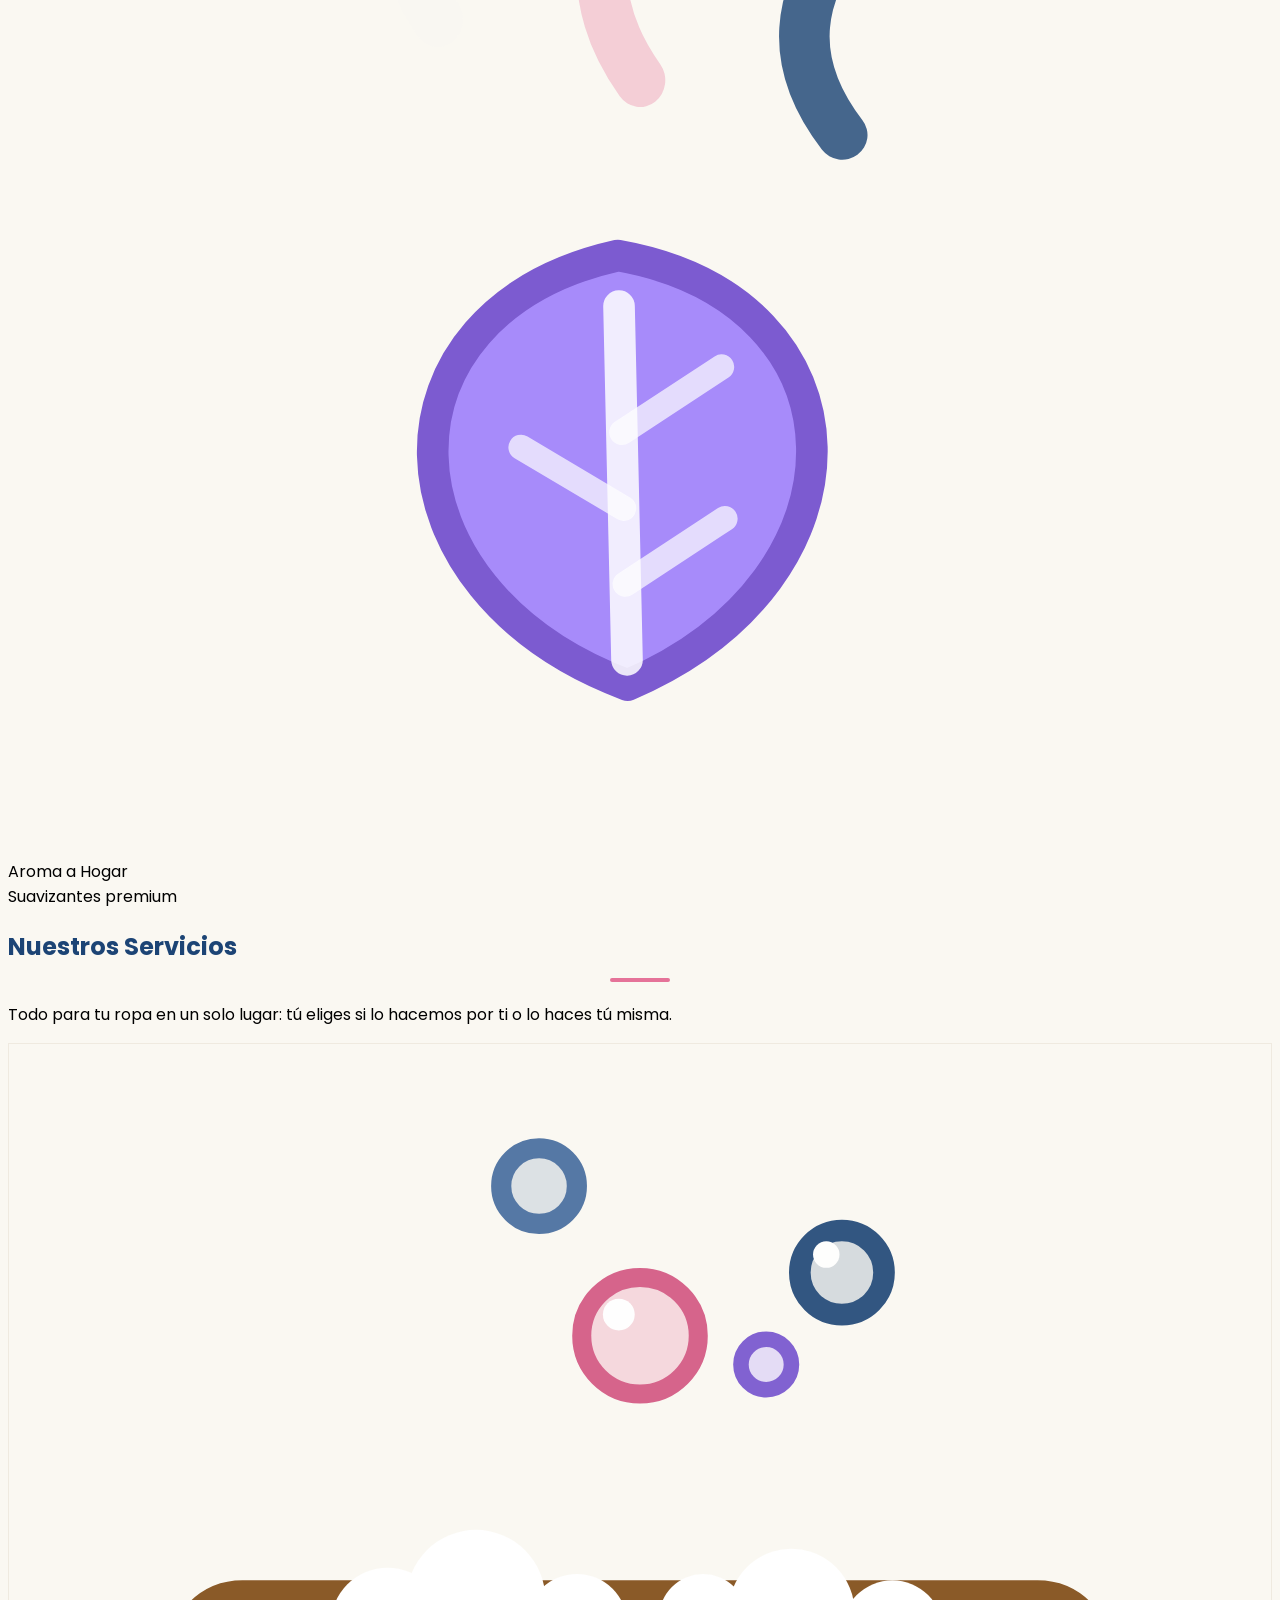
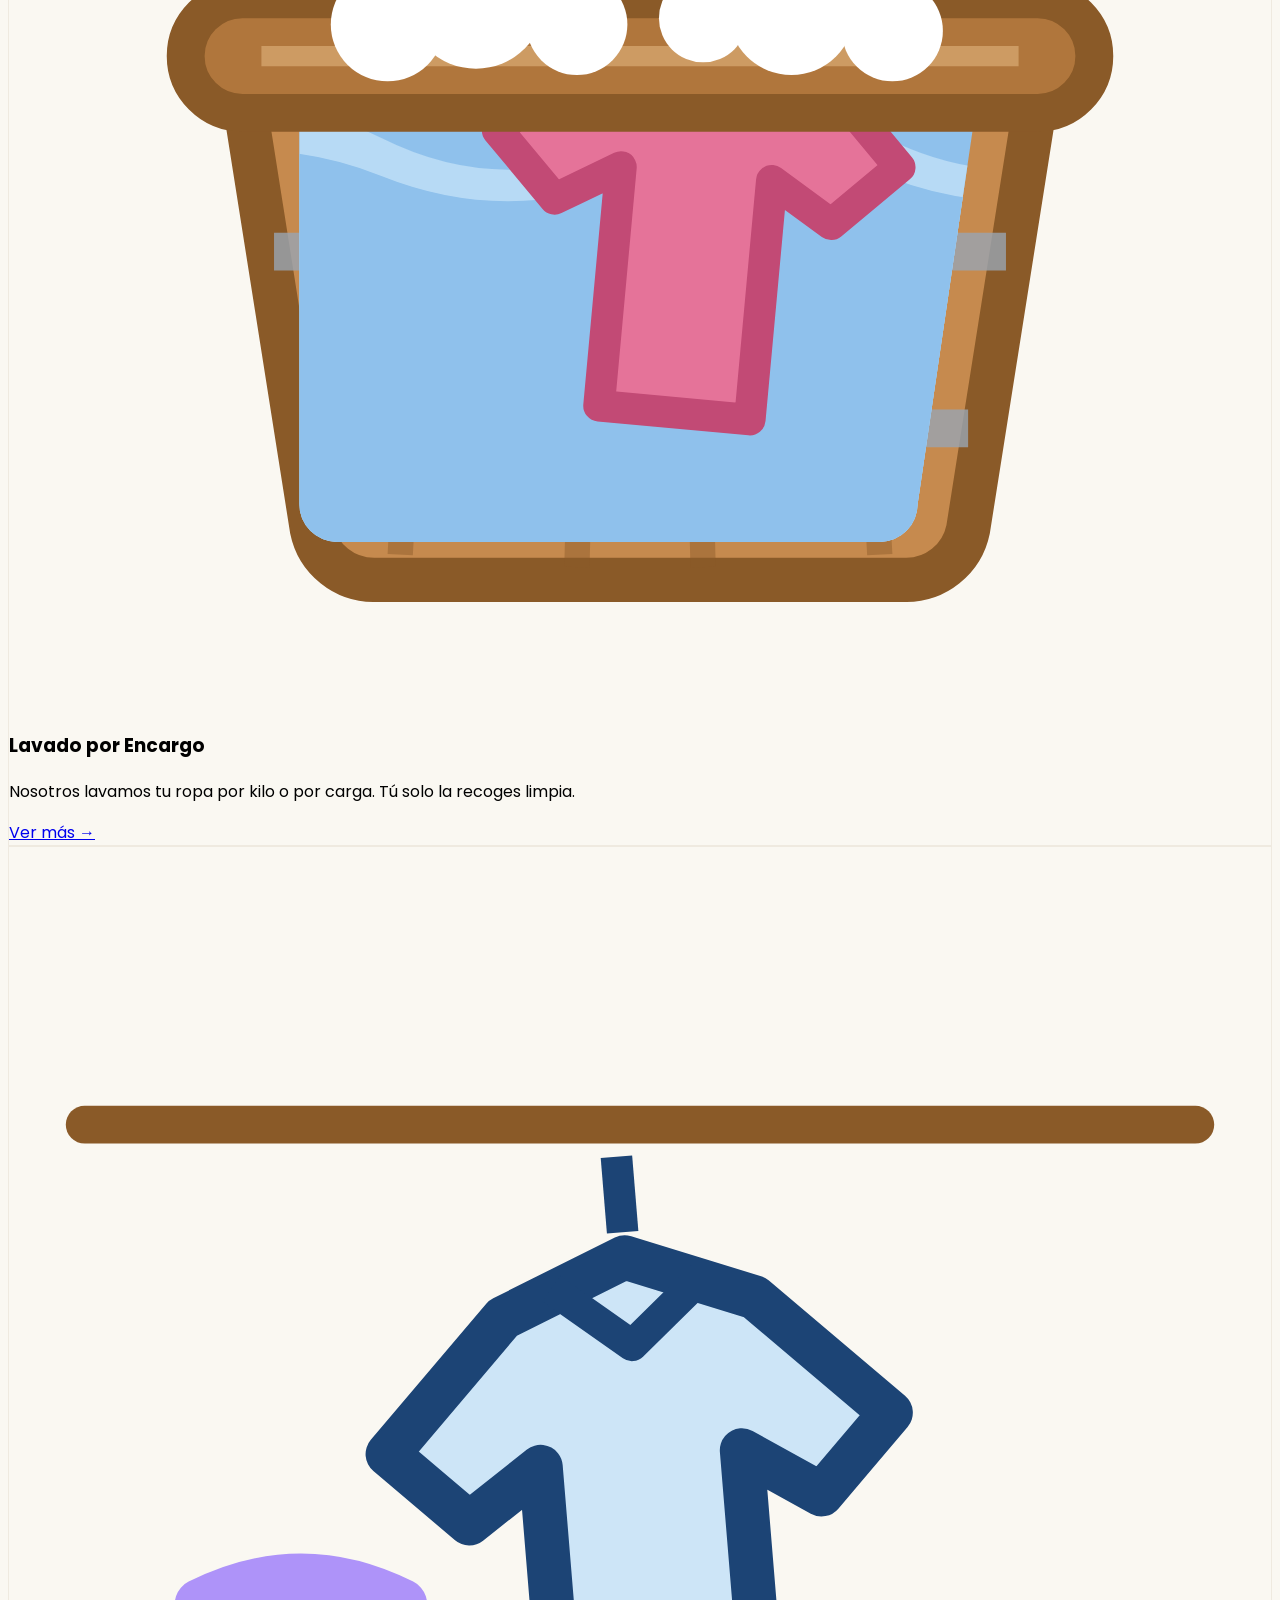
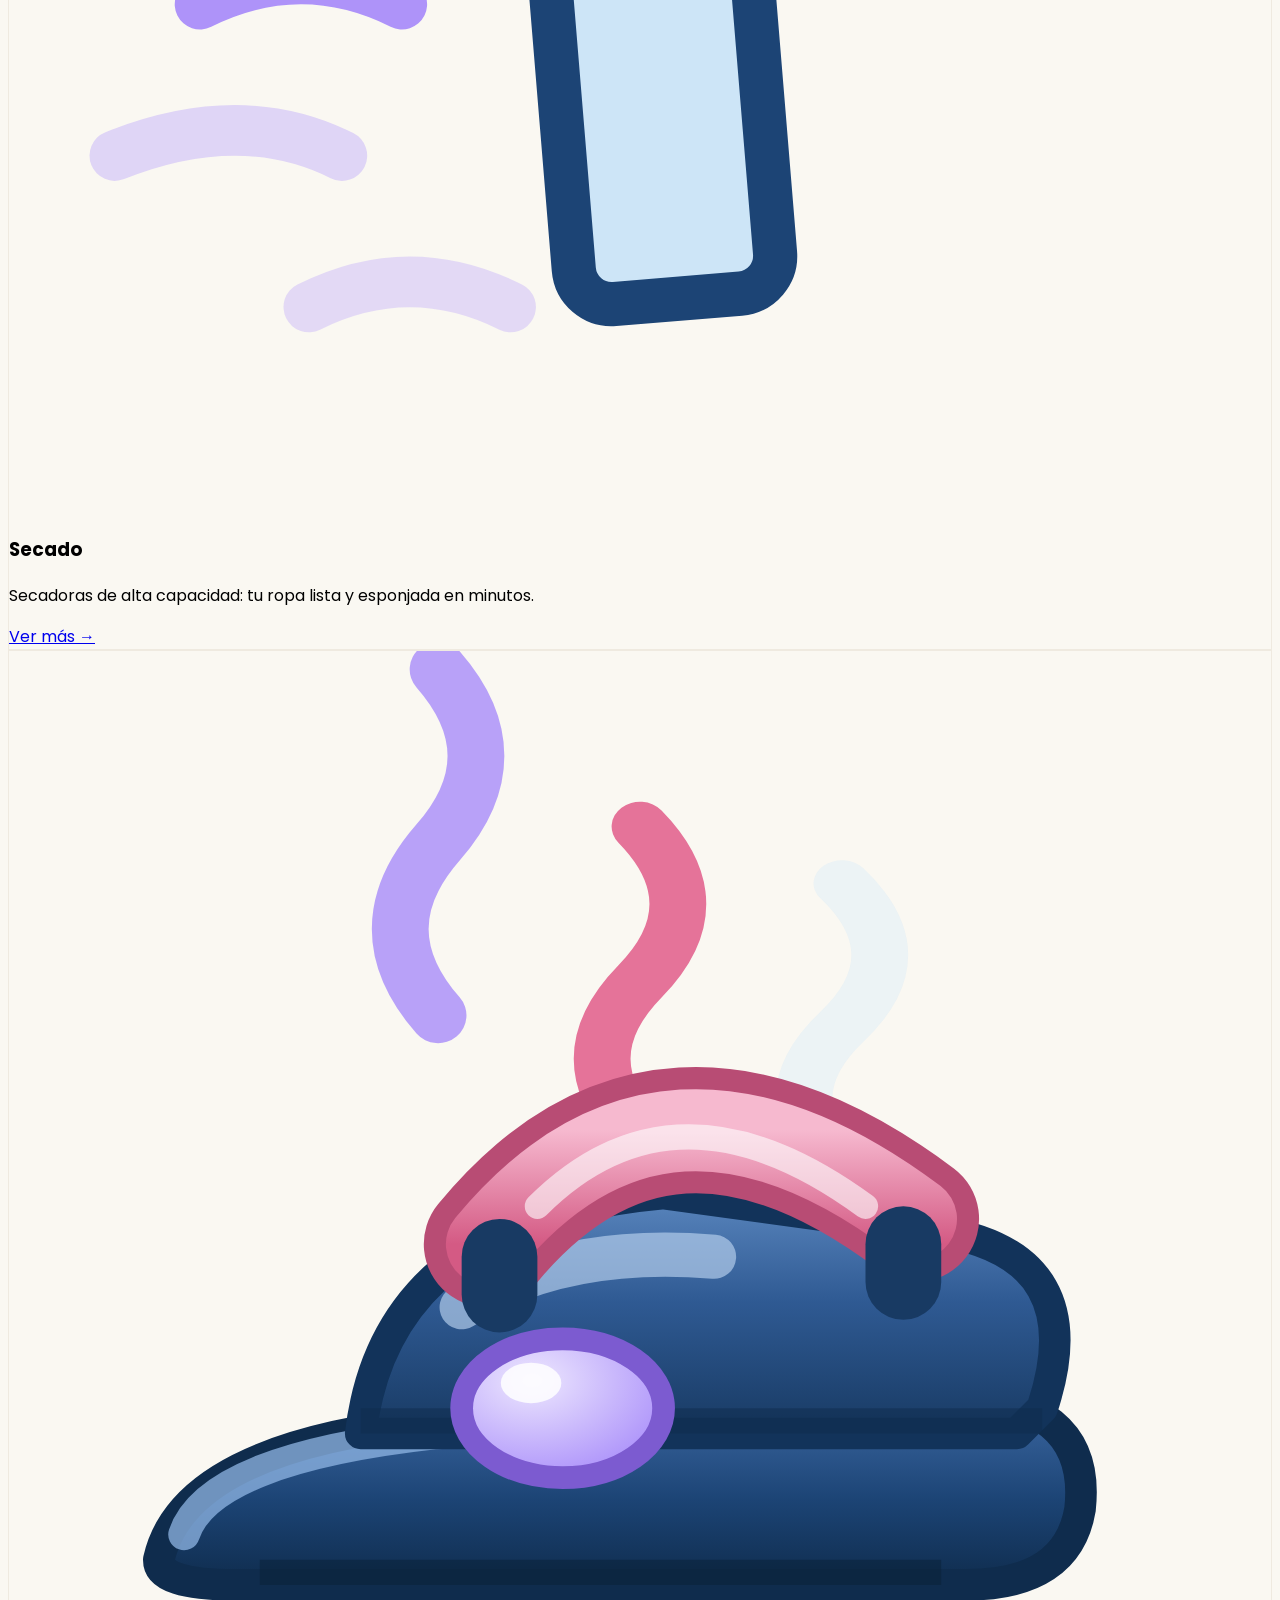
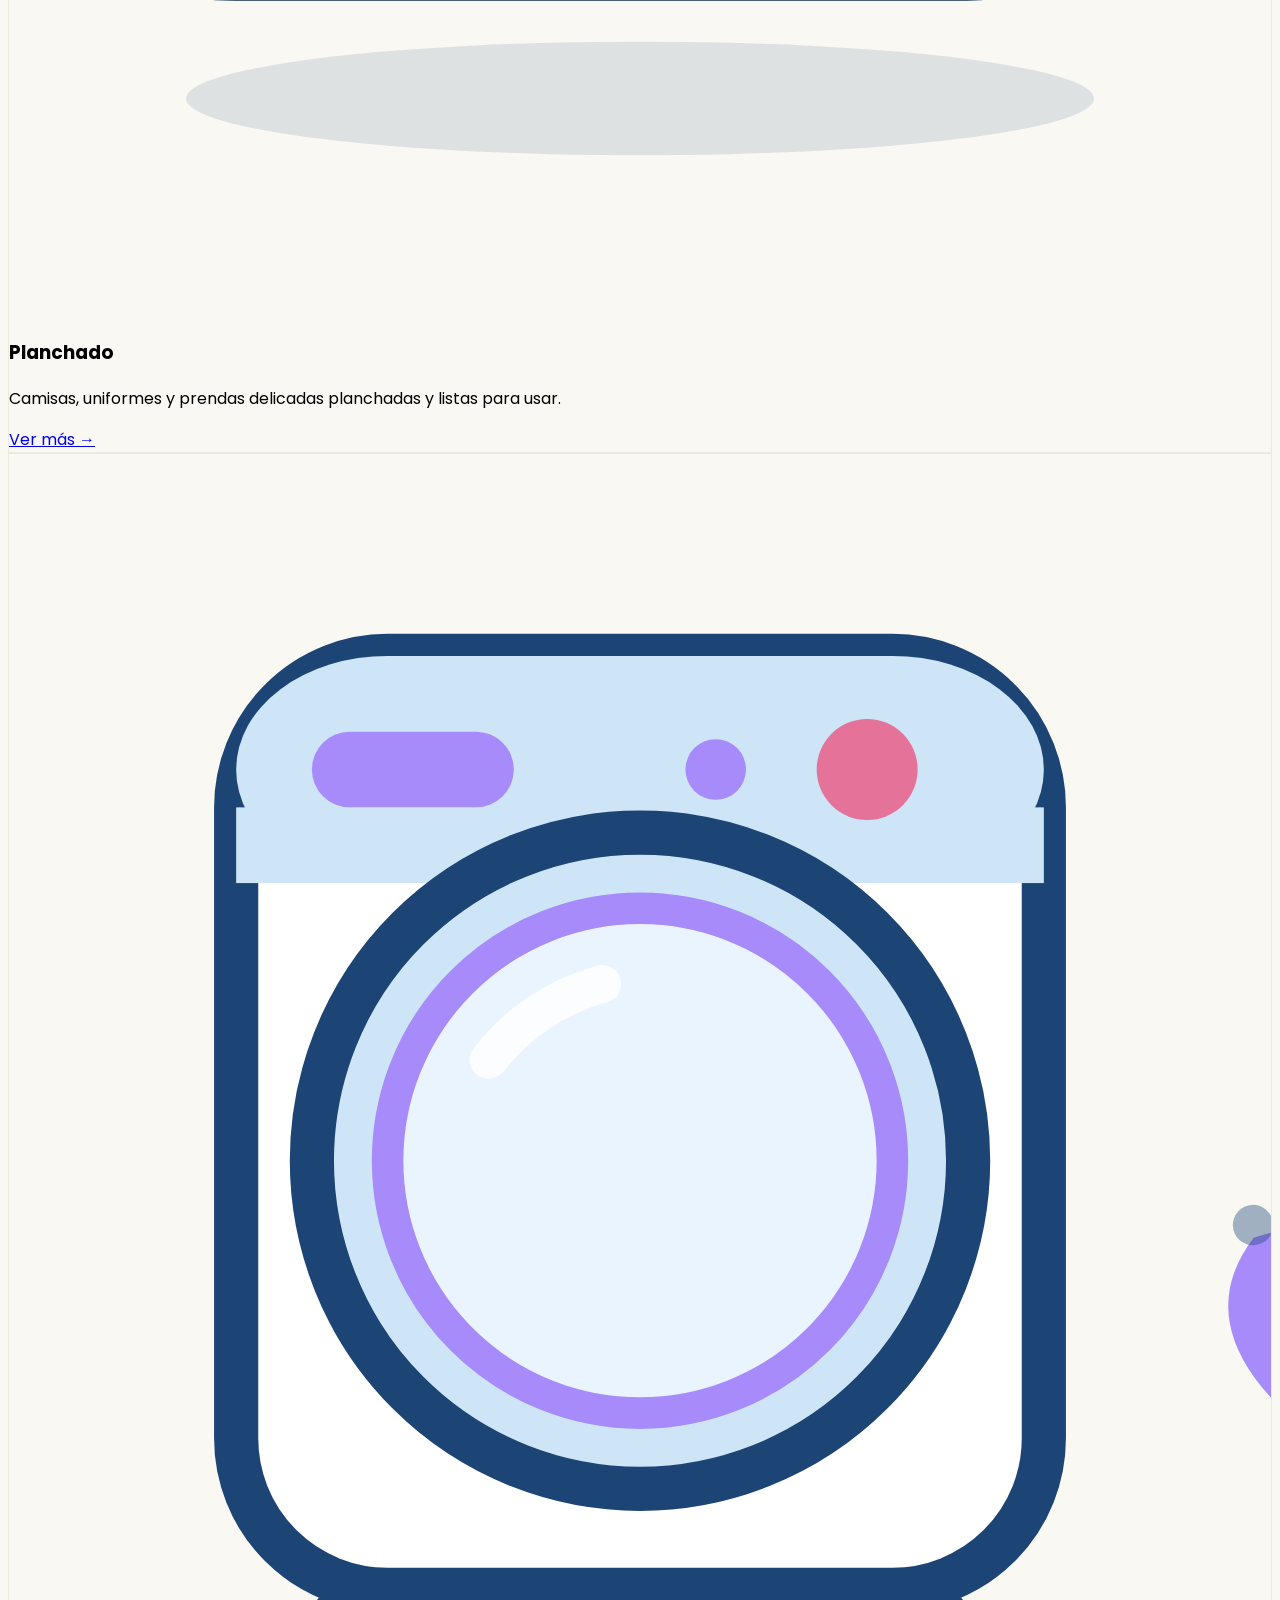
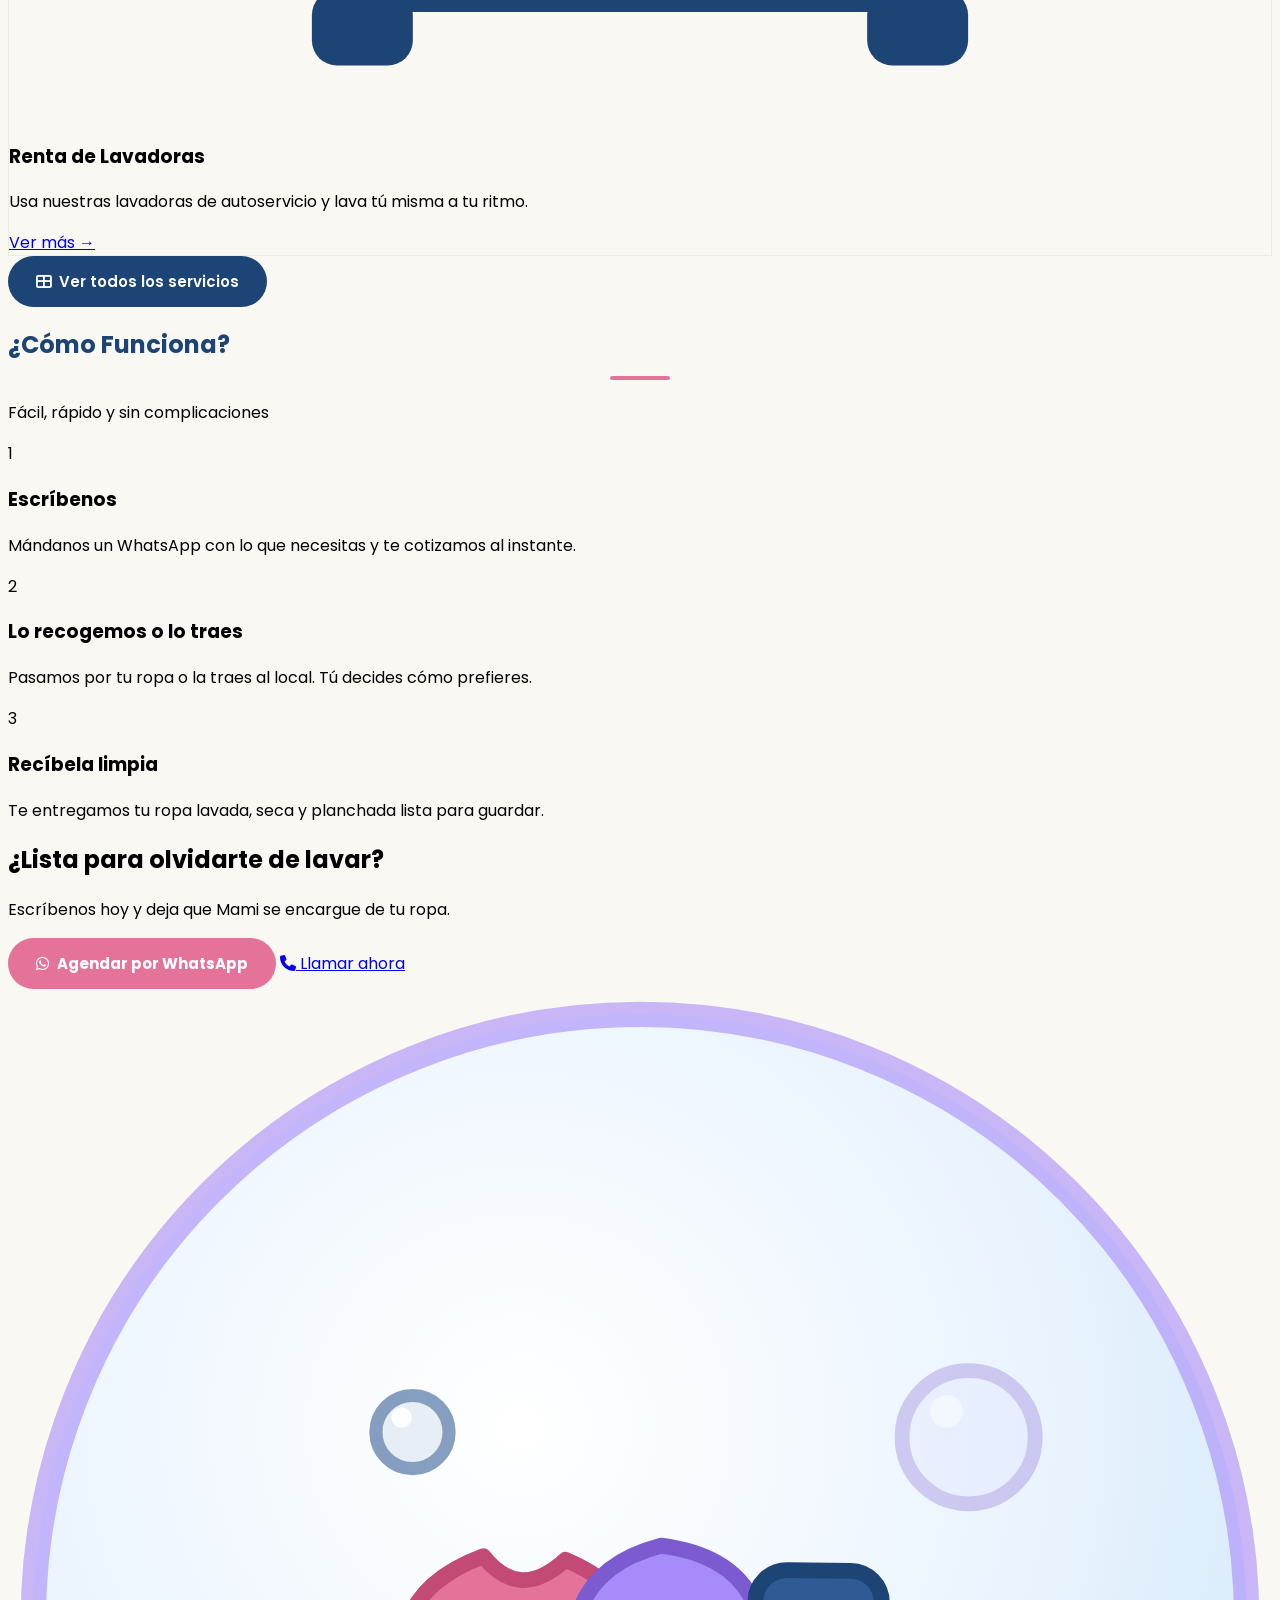
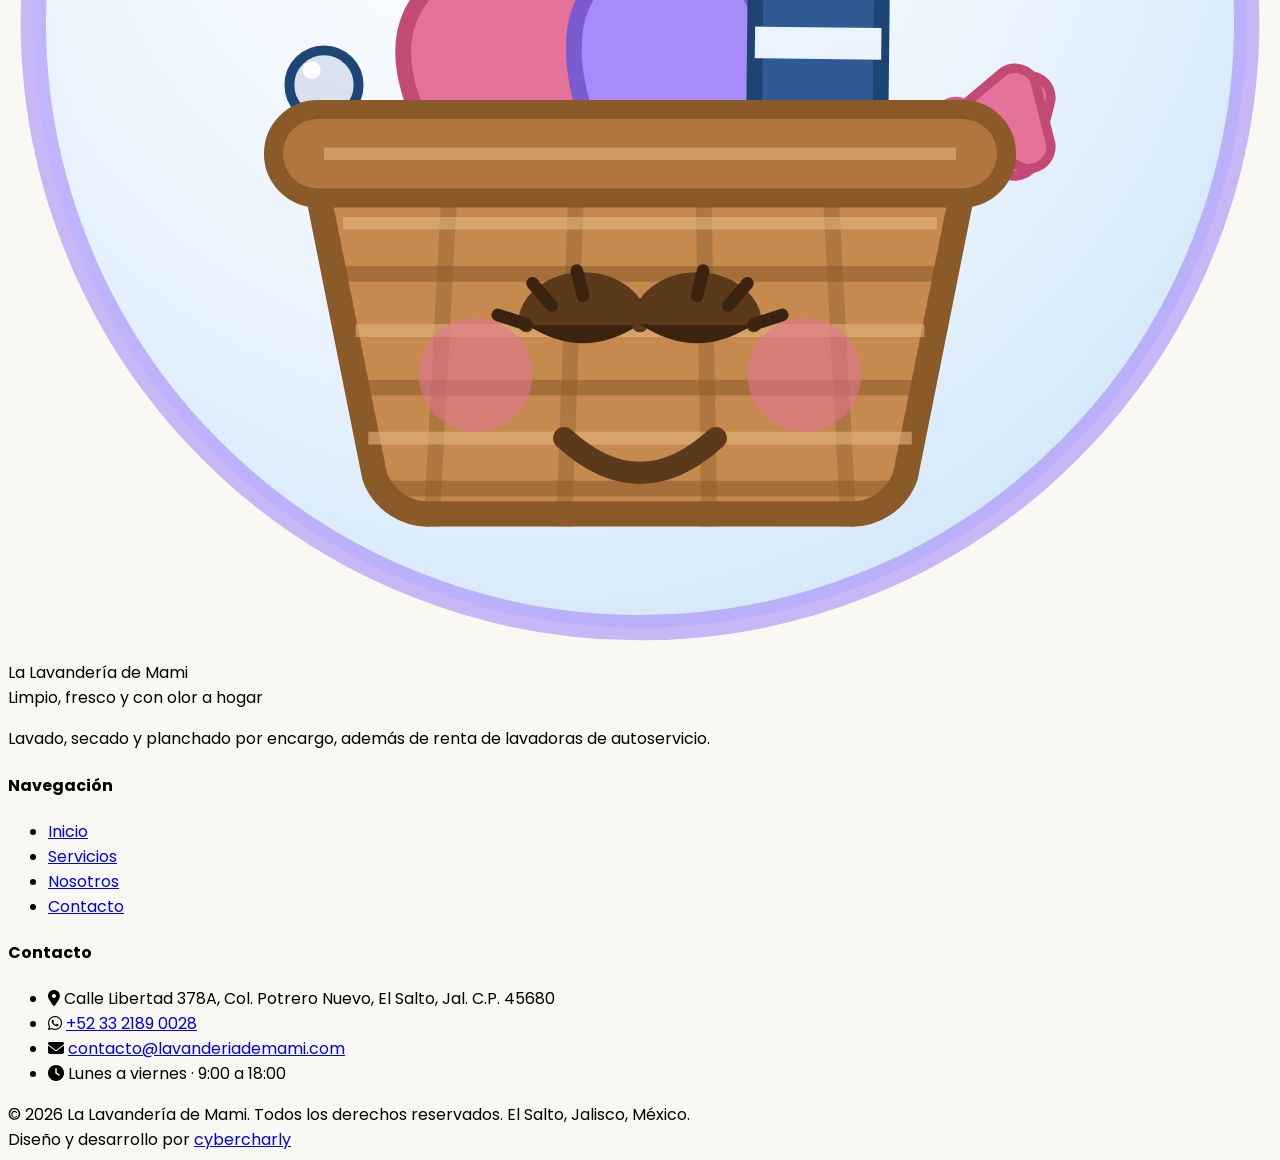
==== commit 3419a35f: "updates" ====
--- a/lavanderiademami.com/index.html
+++ b/lavanderiademami.com/index.html
@@ -3,7 +3,7 @@
 <head>
   <meta charset="UTF-8">
   <meta name="viewport" content="width=device-width, initial-scale=1.0">
-  <title>La Lavandería de Mami | Lavado, Secado y Planchado en Guadalajara</title>
+  <title>La Lavandería de Mami | Lavado, Secado y Planchado en El Salto, Jalisco</title>
   <meta name="description" content="Lavandería de confianza: lavado, secado y planchado por encargo, además de renta de lavadoras de autoservicio. Servicio rápido, limpio y con olor a hogar.">
 
   <link href="https://fonts.googleapis.com/css2?family=Poppins:wght@400;500;600;700;800&display=swap" rel="stylesheet">
@@ -36,8 +36,8 @@
   <div class="bg-brand-blue text-white text-xs sm:text-sm py-2 px-4">
     <div class="max-w-6xl mx-auto flex flex-wrap justify-between items-center gap-y-1">
       <div class="flex items-center gap-4 flex-wrap">
-        <a href="tel:+523322562719" class="flex items-center gap-1 hover:text-brand-pink transition">
-          <i class="fas fa-phone text-brand-lavender"></i> +52 33 2256 2719
+        <a href="tel:+523321890028" class="flex items-center gap-1 hover:text-brand-pink transition">
+          <i class="fas fa-phone text-brand-lavender"></i> +52 33 2189 0028
         </a>
         <a href="mailto:contacto@lavanderiademami.com" class="hidden sm:flex items-center gap-1 hover:text-brand-pink transition">
           <i class="fas fa-envelope text-brand-lavender"></i> contacto@lavanderiademami.com
@@ -248,7 +248,7 @@
         <a data-wa="Hola, los encontré en su sitio web y quisiera agendar un servicio de lavandería. ¿Me pueden ayudar?" class="btn-pink text-base">
           <i class="fab fa-whatsapp text-lg"></i> Agendar por WhatsApp
         </a>
-        <a href="tel:+523322562719" class="border-2 border-white text-white font-semibold px-7 py-3 rounded-full flex items-center gap-2 hover:bg-white hover:text-brand-blue transition text-base">
+        <a href="tel:+523321890028" class="border-2 border-white text-white font-semibold px-7 py-3 rounded-full flex items-center gap-2 hover:bg-white hover:text-brand-blue transition text-base">
           <i class="fas fa-phone"></i> Llamar ahora
         </a>
       </div>
@@ -283,11 +283,11 @@
           <ul class="space-y-3 text-sm">
             <li class="flex items-start gap-2">
               <i class="fas fa-map-marker-alt text-brand-lavender mt-1 shrink-0"></i>
-              <span>Dirección por confirmar · Guadalajara, Jal.</span>
+              <span>Calle Libertad 378A, Col. Potrero Nuevo, El Salto, Jal. C.P. 45680</span>
             </li>
             <li class="flex items-center gap-2">
               <i class="fab fa-whatsapp text-brand-pink"></i>
-              <a data-wa="" class="hover:text-brand-pink transition">+52 33 2256 2719</a>
+              <a data-wa="" class="hover:text-brand-pink transition">+52 33 2189 0028</a>
             </li>
             <li class="flex items-center gap-2">
               <i class="fas fa-envelope text-brand-lavender"></i>
@@ -301,7 +301,7 @@
         </div>
       </div>
       <div class="border-t border-brand-blue-soft pt-6 text-center text-sm text-brand-sky/70">
-        © <span data-year>2026</span> La Lavandería de Mami. Todos los derechos reservados. Guadalajara, Jalisco, México.
+        © <span data-year>2026</span> La Lavandería de Mami. Todos los derechos reservados. El Salto, Jalisco, México.
         <div class="mt-1 text-xs text-brand-sky/50">Diseño y desarrollo por <a href="https://www.linkedin.com/in/jcprzhdz/" target="_blank" rel="noopener" class="hover:text-brand-pink transition">cybercharly</a></div>
       </div>
     </div>
--- a/lavanderiademami.com/assets/css/style.css
+++ b/lavanderiademami.com/assets/css/style.css
@@ -161,6 +161,54 @@
   box-shadow: 0 16px 38px rgba(28, 68, 117, 0.14);
 }
 
+/* ---- Shine / glowing card (with sweeping shimmer + golden glow) ---- */
+.shine-card {
+  position: relative;
+  animation: cardGlow 3s ease-in-out infinite;
+}
+.shine-card:hover { animation-play-state: paused; }
+@keyframes cardGlow {
+  0%, 100% { box-shadow: 0 6px 20px rgba(28, 68, 117, 0.10); }
+  50%      { box-shadow: 0 0 26px rgba(245, 197, 24, 0.55), 0 10px 26px rgba(28, 68, 117, 0.12); }
+}
+/* diagonal light sweep across the card */
+.shine-card::after {
+  content: '';
+  position: absolute;
+  inset: 0;
+  background: linear-gradient(120deg, transparent 28%, rgba(255, 255, 255, 0.55) 50%, transparent 72%);
+  transform: translateX(-130%);
+  animation: cardSweep 4.5s ease-in-out infinite;
+  pointer-events: none;
+  z-index: 2;
+}
+@keyframes cardSweep {
+  0%       { transform: translateX(-130%); }
+  55%,100% { transform: translateX(130%); }
+}
+
+/* ---- Perpetual golden twinkling star (top-right corner) ---- */
+.card-star {
+  position: absolute;
+  top: 0.65rem;
+  right: 0.75rem;
+  z-index: 3;
+  color: #F5C518;
+  font-size: 1.35rem;
+  filter: drop-shadow(0 0 5px rgba(245, 197, 24, 0.9));
+  animation: starTwinkle 1.8s ease-in-out infinite;
+}
+@keyframes starTwinkle {
+  0%, 100% { transform: scale(0.8) rotate(0deg);   opacity: 0.75; }
+  50%      { transform: scale(1.25) rotate(22deg);  opacity: 1; }
+}
+
+@media (prefers-reduced-motion: reduce) {
+  .shine-card { animation: none; }
+  .shine-card::after { animation: none; opacity: 0; }
+  .card-star { animation: none; }
+}
+
 /* ---- Section title accent ---- */
 .section-title { color: var(--color-blue); }
 .section-title::after {
